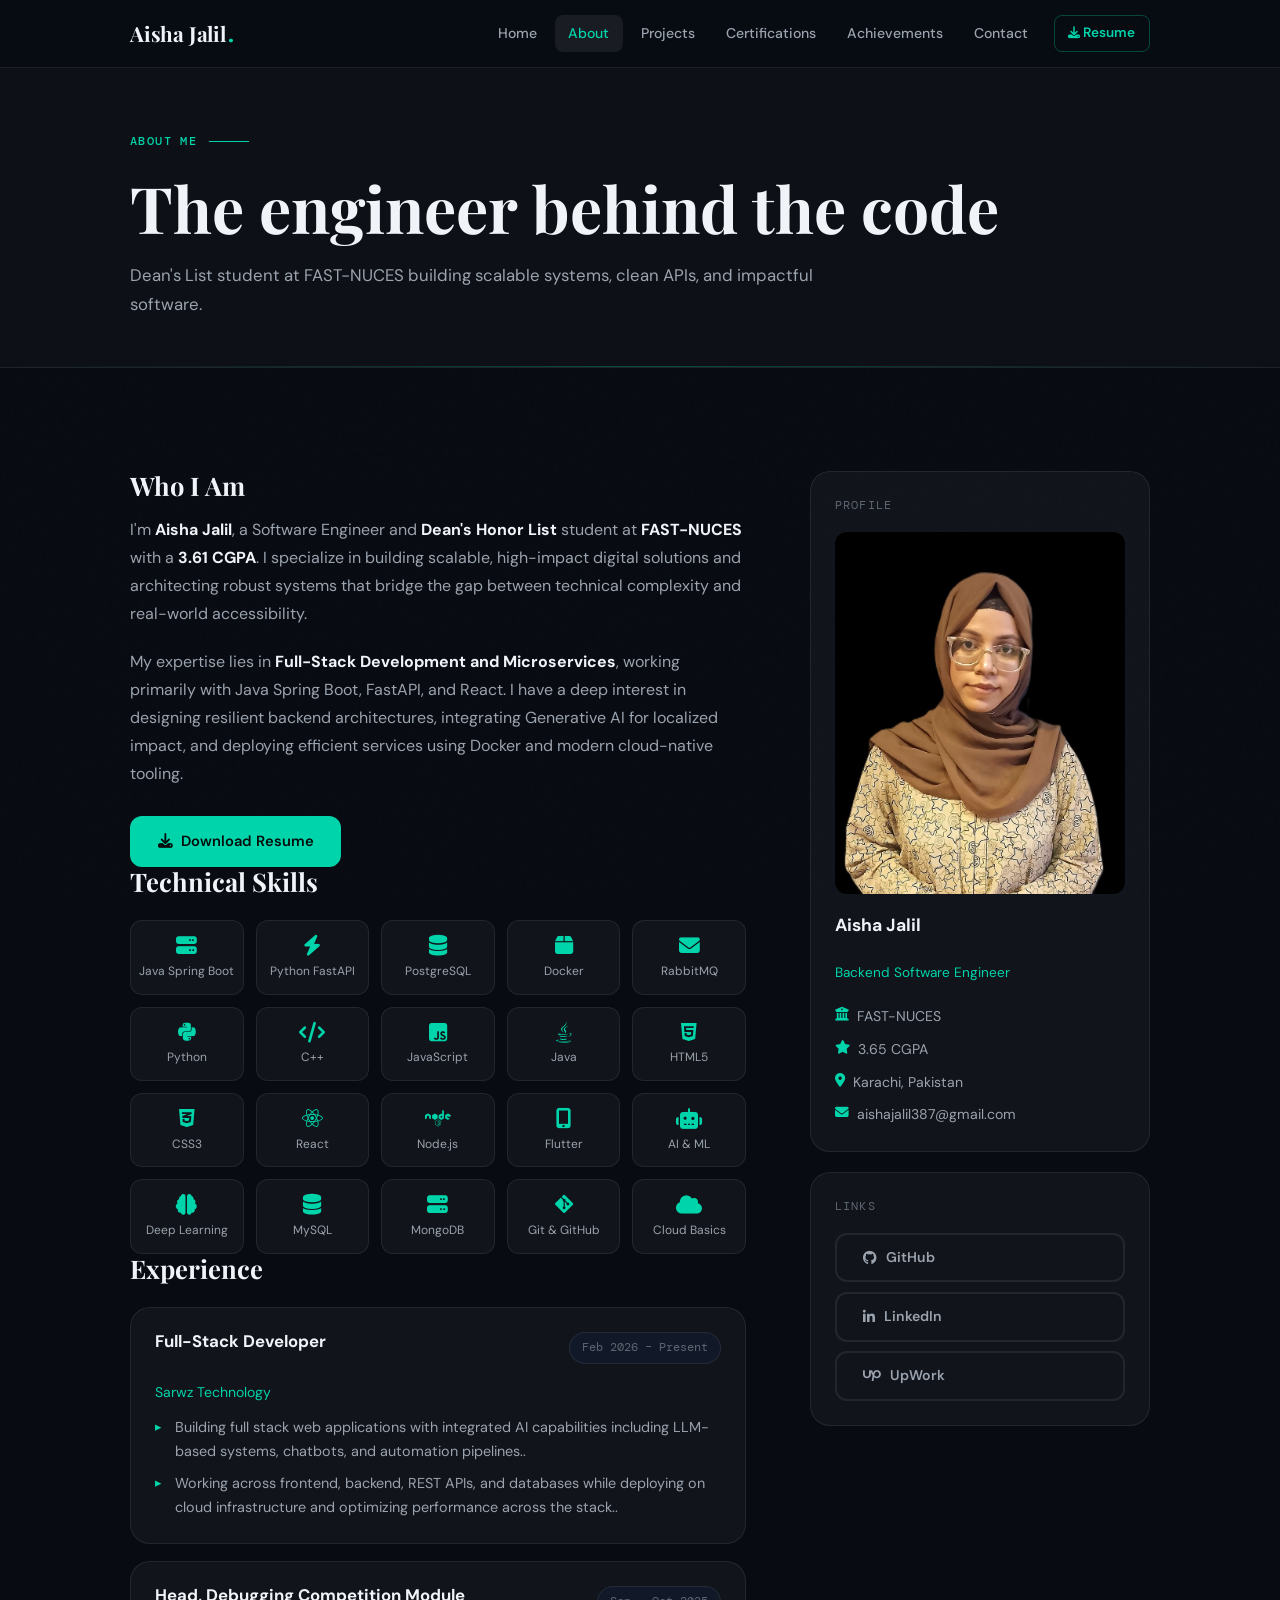
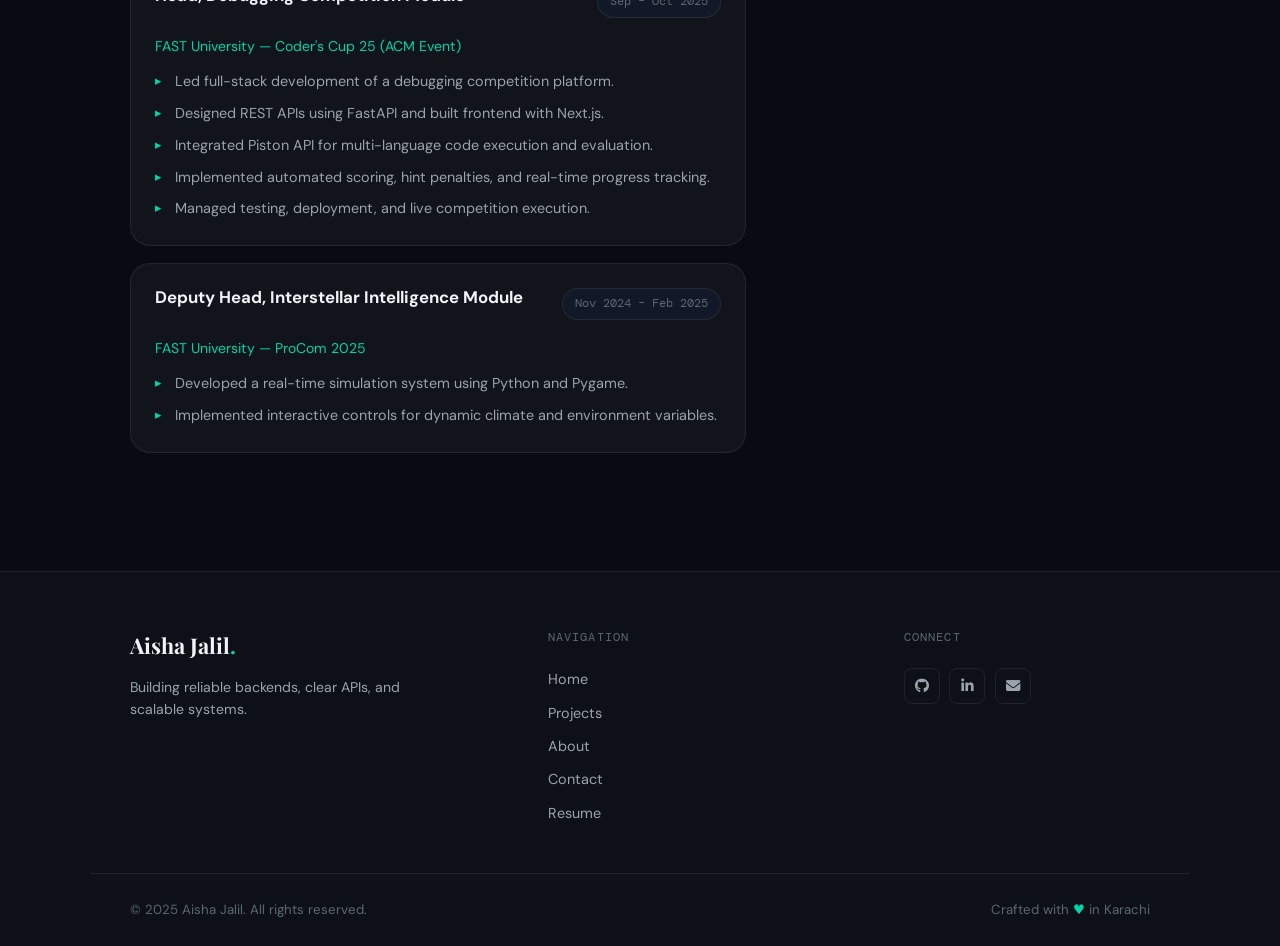
==== portfolio-redesign/pages/about.html @ dd6b841a "Initial commit: Complete version 2.0 overhaul" ====
<!doctype html>
<html lang="en">
  <head>
    <meta charset="UTF-8" />
    <meta name="viewport" content="width=device-width, initial-scale=1.0" />
    <title>About | Aisha Jalil — Backend Software Engineer</title>
    <meta
      name="description"
      content="About Aisha Jalil — backend-focused software engineer specializing in Java Spring Boot, FastAPI, PostgreSQL, and scalable systems design."
    />
    <link rel="preconnect" href="https://fonts.googleapis.com" />
    <link rel="preconnect" href="https://fonts.gstatic.com" crossorigin />
    <link
      href="https://fonts.googleapis.com/css2?family=Playfair+Display:wght@400;600;700;900&family=DM+Sans:wght@300;400;500;600;700&family=DM+Mono:wght@400;500&display=swap"
      rel="stylesheet"
    />
    <link
      rel="stylesheet"
      href="https://cdnjs.cloudflare.com/ajax/libs/font-awesome/6.5.2/css/all.min.css"
      crossorigin="anonymous"
    />
    <link rel="stylesheet" href="../css/style.css" />
  </head>
  <body>
    <header class="site-header">
      <div class="container header-inner">
        <div class="logo">
          <a href="../index.html">Aisha Jalil<span class="accent">.</span></a>
        </div>
        <button
          class="nav-toggle"
          aria-label="Toggle navigation"
          onclick="document.querySelector('.main-nav').classList.toggle('open')"
        >
          <span></span><span></span><span></span>
        </button>
        <nav class="main-nav">
          <a class="nav-item" href="../index.html">Home</a>
          <a class="nav-item active" href="about.html">About</a>
          <a class="nav-item" href="projects.html">Projects</a>
          <a class="nav-item" href="certifications.html">Certifications</a>
          <a class="nav-item" href="achievements.html">Achievements</a>
          <a class="nav-item" href="contact.html">Contact</a>
          <a
            class="nav-item nav-resume"
            href="../resume/Aisha_Jalil_Resume.pdf"
            target="_blank"
            rel="noopener"
            ><i class="fas fa-download" style="font-size: 0.75rem"></i>
            Resume</a
          >
        </nav>
      </div>
    </header>

    <!-- Page Hero -->
    <div class="page-hero">
      <div class="container">
        <div class="section-label animate-fade-up delay-1">About Me</div>
        <h1 class="animate-fade-up delay-2">The engineer behind the code</h1>
        <p class="animate-fade-up delay-3">
          Dean's List student at FAST-NUCES building scalable systems, clean
          APIs, and impactful software.
        </p>
      </div>
    </div>

    <!-- About Body -->
    <section class="about-body section-pad">
      <div class="container about-content-grid">
        <!-- Main Content -->
        <div class="about-text">
          <div class="reveal">
            <h2>Who I Am</h2>
            <p>
              I'm <strong style="color: var(--text)">Aisha Jalil</strong>, a
              Software Engineer and
              <strong style="color: var(--text)">Dean's Honor List</strong>
              student at
              <strong style="color: var(--text)">FAST-NUCES</strong> with a
              <strong style="color: var(--text)">3.61 CGPA</strong>. I
              specialize in building scalable, high-impact digital solutions and
              architecting robust systems that bridge the gap between technical
              complexity and real-world accessibility.
            </p>
            <p>
              My expertise lies in
              <strong style="color: var(--text)"
                >Full-Stack Development and Microservices</strong
              >, working primarily with Java Spring Boot, FastAPI, and React. I
              have a deep interest in designing resilient backend architectures,
              integrating Generative AI for localized impact, and deploying
              efficient services using Docker and modern cloud-native tooling.
            </p>
            <a
              href="../resume/Aisha_Jalil_Resume.pdf"
              target="_blank"
              rel="noopener"
              class="btn cta-primary about-resume-btn"
            >
              <i class="fas fa-download"></i> Download Resume
            </a>
          </div>

          <!-- Technical Skills -->
          <div class="reveal">
            <h2>Technical Skills</h2>
            <div class="skills-grid">
              <div class="skill-item">
                <i class="fas fa-server"></i><span>Java Spring Boot</span>
              </div>
              <div class="skill-item">
                <i class="fas fa-bolt"></i><span>Python FastAPI</span>
              </div>
              <div class="skill-item">
                <i class="fas fa-database"></i><span>PostgreSQL</span>
              </div>
              <div class="skill-item">
                <i class="fas fa-box"></i><span>Docker</span>
              </div>
              <div class="skill-item">
                <i class="fas fa-envelope"></i><span>RabbitMQ</span>
              </div>
              <div class="skill-item">
                <i class="fab fa-python"></i><span>Python</span>
              </div>
              <div class="skill-item">
                <i class="fas fa-code"></i><span>C++</span>
              </div>
              <div class="skill-item">
                <i class="fab fa-js-square"></i><span>JavaScript</span>
              </div>
              <div class="skill-item">
                <i class="fab fa-java"></i><span>Java</span>
              </div>
              <div class="skill-item">
                <i class="fab fa-html5"></i><span>HTML5</span>
              </div>
              <div class="skill-item">
                <i class="fab fa-css3-alt"></i><span>CSS3</span>
              </div>
              <div class="skill-item">
                <i class="fab fa-react"></i><span>React</span>
              </div>
              <div class="skill-item">
                <i class="fab fa-node"></i><span>Node.js</span>
              </div>
              <div class="skill-item">
                <i class="fas fa-mobile-alt"></i><span>Flutter</span>
              </div>
              <div class="skill-item">
                <i class="fas fa-robot"></i><span>AI &amp; ML</span>
              </div>
              <div class="skill-item">
                <i class="fas fa-brain"></i><span>Deep Learning</span>
              </div>
              <div class="skill-item">
                <i class="fas fa-database"></i><span>MySQL</span>
              </div>
              <div class="skill-item">
                <i class="fas fa-server"></i><span>MongoDB</span>
              </div>
              <div class="skill-item">
                <i class="fab fa-git-alt"></i><span>Git &amp; GitHub</span>
              </div>
              <div class="skill-item">
                <i class="fas fa-cloud"></i><span>Cloud Basics</span>
              </div>
            </div>
          </div>

          <!-- Experience -->
          <div class="reveal">
            <h2>Experience</h2>
            <div class="experience-list">
              <article class="experience-item">
                <div class="exp-header">
                  <h3>Full-Stack Developer</h3>
                  <span class="exp-badge">Feb 2026 – Present</span>
                </div>
                <p class="exp-company">Sarwz Technology</p>
                <ul class="exp-bullets">
                  <li>
                    Building full stack web applications with integrated AI
                    capabilities including LLM-based systems, chatbots, and
                    automation pipelines..
                  </li>
                  <li>
                    Working across frontend, backend, REST APIs, and databases
                    while deploying on cloud infrastructure and optimizing
                    performance across the stack..
                  </li>
                </ul>
              </article>

              <article class="experience-item">
                <div class="exp-header">
                  <h3>Head, Debugging Competition Module</h3>
                  <span class="exp-badge">Sep – Oct 2025</span>
                </div>
                <p class="exp-company">
                  FAST University — Coder's Cup 25 (ACM Event)
                </p>
                <ul class="exp-bullets">
                  <li>
                    Led full-stack development of a debugging competition
                    platform.
                  </li>
                  <li>
                    Designed REST APIs using FastAPI and built frontend with
                    Next.js.
                  </li>
                  <li>
                    Integrated Piston API for multi-language code execution and
                    evaluation.
                  </li>
                  <li>
                    Implemented automated scoring, hint penalties, and real-time
                    progress tracking.
                  </li>
                  <li>
                    Managed testing, deployment, and live competition execution.
                  </li>
                </ul>
              </article>

              <article class="experience-item">
                <div class="exp-header">
                  <h3>Deputy Head, Interstellar Intelligence Module</h3>
                  <span class="exp-badge">Nov 2024 – Feb 2025</span>
                </div>
                <p class="exp-company">FAST University — ProCom 2025</p>
                <ul class="exp-bullets">
                  <li>
                    Developed a real-time simulation system using Python and
                    Pygame.
                  </li>
                  <li>
                    Implemented interactive controls for dynamic climate and
                    environment variables.
                  </li>
                </ul>
              </article>
            </div>
          </div>
        </div>

        <!-- Sidebar -->
        <div class="about-sidebar">
          <div class="sidebar-card reveal">
            <p class="sidebar-card-title">Profile</p>
            <img
              class="sidebar-profile-img"
              src="../images/profile.jpg"
              alt="Aisha Jalil"
            />
            <p class="sidebar-name">Aisha Jalil</p>
            <p class="sidebar-role">Backend Software Engineer</p>
            <div class="sidebar-info">
              <div class="sidebar-info-item">
                <i class="fas fa-university"></i>
                <span>FAST-NUCES</span>
              </div>
              <div class="sidebar-info-item">
                <i class="fas fa-star"></i>
                <span>3.65 CGPA</span>
              </div>
              <div class="sidebar-info-item">
                <i class="fas fa-map-marker-alt"></i>
                <span>Karachi, Pakistan</span>
              </div>
              <div class="sidebar-info-item">
                <i class="fas fa-envelope"></i>
                <span>aishajalil387@gmail.com</span>
              </div>
            </div>
          </div>

          <div class="sidebar-card reveal">
            <p class="sidebar-card-title">Links</p>
            <div style="display: flex; flex-direction: column; gap: 0.6rem">
              <a
                href="https://github.com/AishaJalil"
                target="_blank"
                class="btn cta-ghost"
                style="justify-content: flex-start; gap: 0.6rem"
                ><i class="fab fa-github"></i> GitHub</a
              >
              <a
                href="https://www.linkedin.com/in/aisha-jalil"
                target="_blank"
                class="btn cta-ghost"
                style="justify-content: flex-start; gap: 0.6rem"
                ><i class="fab fa-linkedin-in"></i> LinkedIn</a
              >
              <a
                href="https://www.upwork.com/freelancers/~01e3a2f156e42651ad?viewMode=1"
                target="_blank"
                class="btn cta-ghost"
                style="justify-content: flex-start; gap: 0.6rem"
                ><i class="fab fa-upwork"></i> UpWork</a
              >
            </div>
          </div>
        </div>
      </div>
    </section>

    <!-- Footer -->
    <footer class="site-footer">
      <div class="container footer-grid">
        <div class="footer-brand">
          <a class="footer-logo" href="../index.html"
            >Aisha Jalil<span class="accent">.</span></a
          >
          <p class="footer-tagline">
            Building reliable backends, clear APIs, and scalable systems.
          </p>
        </div>
        <nav>
          <p class="footer-nav-title">Navigation</p>
          <div class="footer-nav">
            <a href="../index.html">Home</a>
            <a href="projects.html">Projects</a>
            <a href="about.html">About</a>
            <a href="contact.html">Contact</a>
            <a
              href="../resume/Aisha_Jalil_Resume.pdf"
              target="_blank"
              rel="noopener"
              >Resume</a
            >
          </div>
        </nav>
        <div>
          <p class="footer-social-title">Connect</p>
          <div class="footer-social-links">
            <a
              class="footer-social-link"
              href="https://github.com/AishaJalil"
              target="_blank"
              aria-label="GitHub"
              ><i class="fab fa-github"></i
            ></a>
            <a
              class="footer-social-link"
              href="https://www.linkedin.com/in/aisha-jalil"
              target="_blank"
              aria-label="LinkedIn"
              ><i class="fab fa-linkedin-in"></i
            ></a>
            <a
              class="footer-social-link"
              href="mailto:aishajalil387@gmail.com"
              aria-label="Email"
              ><i class="fas fa-envelope"></i
            ></a>
          </div>
        </div>
      </div>
      <div class="container footer-bottom">
        <p>&copy; 2025 Aisha Jalil. All rights reserved.</p>
        <p class="footer-bottom-right">
          Crafted with <span class="accent">♥</span> in Karachi
        </p>
      </div>
    </footer>

    <script>
      const observer = new IntersectionObserver(
        (entries) => {
          entries.forEach((el) => {
            if (el.isIntersecting) el.target.classList.add("visible");
          });
        },
        { threshold: 0.1, rootMargin: "0px 0px -40px 0px" },
      );
      document
        .querySelectorAll(".reveal")
        .forEach((el) => observer.observe(el));
    </script>
  </body>
</html>
---- portfolio-redesign/css/style.css ----
/* =========================================================
   AISHA JALIL — Professional Portfolio
   Design System: Dark editorial with emerald/teal accents
   Fonts: Playfair Display (display) + DM Sans (body)
========================================================= */

@import url('https://fonts.googleapis.com/css2?family=Playfair+Display:wght@400;600;700;900&family=DM+Sans:wght@300;400;500;600;700&family=DM+Mono:wght@400;500&display=swap');

/* =========================================================
   CSS Variables
========================================================= */
:root {
  --accent: #00d4aa;
  --accent-dim: rgba(0, 212, 170, 0.12);
  --accent-glow: rgba(0, 212, 170, 0.35);
  --accent-2: #7c3aed;
  --bg: #080b12;
  --bg-1: #0d1117;
  --bg-2: #111827;
  --bg-card: rgba(255,255,255,0.04);
  --bg-card-hover: rgba(255,255,255,0.07);
  --border: rgba(255,255,255,0.08);
  --border-accent: rgba(0, 212, 170, 0.3);
  --text: #f0f4f8;
  --text-2: #9ba3ae;
  --text-3: #5d6672;
  --white: #ffffff;
  --max-w: 1100px;
  --header-h: 68px;
  --radius: 12px;
  --radius-lg: 20px;
  --radius-pill: 999px;
  --shadow: 0 4px 24px rgba(0,0,0,0.4);
  --shadow-glow: 0 0 40px rgba(0, 212, 170, 0.2);
  --trans: 0.22s cubic-bezier(0.4, 0, 0.2, 1);
  --font-display: 'Playfair Display', Georgia, serif;
  --font-body: 'DM Sans', system-ui, sans-serif;
  --font-mono: 'DM Mono', monospace;
}

/* =========================================================
   Reset
========================================================= */
*, *::before, *::after { margin: 0; padding: 0; box-sizing: border-box; }

@media (prefers-reduced-motion: reduce) {
  *, *::before, *::after { animation-duration: 0.01ms !important; transition-duration: 0.01ms !important; }
}

html { scroll-behavior: smooth; font-size: 16px; }

body {
  font-family: var(--font-body);
  background: var(--bg);
  color: var(--text);
  line-height: 1.65;
  min-height: 100vh;
  overflow-x: hidden;
}

/* Noise grain overlay */
body::before {
  content: '';
  position: fixed;
  inset: 0;
  background-image: url("data:image/svg+xml,%3Csvg viewBox='0 0 256 256' xmlns='http://www.w3.org/2000/svg'%3E%3Cfilter id='n'%3E%3CfeTurbulence type='fractalNoise' baseFrequency='0.9' numOctaves='4' stitchTiles='stitch'/%3E%3C/filter%3E%3Crect width='100%25' height='100%25' filter='url(%23n)' opacity='0.03'/%3E%3C/svg%3E");
  pointer-events: none;
  z-index: 0;
  opacity: 0.4;
}

img { max-width: 100%; height: auto; display: block; }
a { color: var(--accent); text-decoration: none; transition: color var(--trans); }
a:hover { color: #fff; }
a:focus-visible { outline: 2px solid var(--accent); outline-offset: 3px; border-radius: 4px; }

p { font-size: 1rem; color: var(--text-2); line-height: 1.75; margin-bottom: 1.25rem; }
p:last-child { margin-bottom: 0; }

h1, h2, h3, h4 { color: var(--text); line-height: 1.15; }
h1 { font-family: var(--font-display); font-size: clamp(2.4rem, 5vw, 4rem); font-weight: 700; }
h2 { font-family: var(--font-display); font-size: clamp(1.75rem, 3vw, 2.5rem); font-weight: 700; }
h3 { font-size: 1.15rem; font-weight: 600; }

.container { max-width: var(--max-w); margin-inline: auto; padding-inline: clamp(1.25rem, 5vw, 2.5rem); }
.section-pad { padding-block: clamp(4rem, 8vw, 7rem); }

/* =========================================================
   Utility
========================================================= */
.tag {
  display: inline-flex; align-items: center; gap: 0.35rem;
  font-family: var(--font-mono); font-size: 0.72rem; font-weight: 500;
  letter-spacing: 0.08em; text-transform: uppercase;
  padding: 0.3rem 0.75rem;
  border-radius: var(--radius-pill);
  background: var(--accent-dim);
  color: var(--accent);
  border: 1px solid var(--border-accent);
}

.section-label {
  font-family: var(--font-mono); font-size: 0.72rem; font-weight: 500;
  letter-spacing: 0.12em; text-transform: uppercase; color: var(--accent);
  display: flex; align-items: center; gap: 0.75rem; margin-bottom: 1.25rem;
}
.section-label::after {
  content: ''; flex: 0 0 40px; height: 1px; background: var(--accent);
}

.section-intro {
  font-size: 1.05rem; color: var(--text-2); max-width: 56ch; line-height: 1.75;
  margin-bottom: 0;
}

.center-btn { margin-top: 3rem; text-align: center; }

/* =========================================================
   Buttons
========================================================= */
.btn {
  display: inline-flex; align-items: center; justify-content: center; gap: 0.5rem;
  padding: 0.7rem 1.6rem;
  font-family: var(--font-body); font-size: 0.92rem; font-weight: 600;
  border-radius: var(--radius);
  cursor: pointer; border: 2px solid transparent;
  transition: all var(--trans); white-space: nowrap;
  position: relative; overflow: hidden;
  text-decoration: none;
}

.cta-primary {
  background: var(--accent); color: #040d0b; border-color: var(--accent);
}
.cta-primary:hover {
  background: transparent; color: var(--accent); 
  box-shadow: var(--shadow-glow);
}

.cta-outline {
  background: transparent; color: var(--accent); border-color: var(--border-accent);
}
.cta-outline:hover {
  background: var(--accent-dim); border-color: var(--accent);
  box-shadow: var(--shadow-glow);
}

.cta-ghost {
  background: transparent; color: var(--text-2); border-color: var(--border);
  font-size: 0.88rem;
}
.cta-ghost:hover { color: var(--text); border-color: rgba(255,255,255,0.25); background: var(--bg-card-hover); }

/* =========================================================
   Header / Nav
========================================================= */
.site-header {
  position: fixed; top: 0; left: 0; right: 0; z-index: 200;
  height: var(--header-h);
  background: rgba(8, 11, 18, 0.85);
  backdrop-filter: blur(20px) saturate(150%);
  border-bottom: 1px solid var(--border);
  display: flex; align-items: center;
}

.header-inner {
  display: flex; align-items: center; justify-content: space-between; width: 100%;
}

.logo a {
  font-family: var(--font-display); font-size: 1.3rem; font-weight: 700;
  color: var(--text); letter-spacing: -0.01em;
  display: flex; align-items: center; gap: 0.15rem;
}
.logo a .accent { color: var(--accent); font-weight: 900; }

.main-nav { display: flex; align-items: center; gap: 0.25rem; }

.nav-item {
  font-size: 0.88rem; font-weight: 500; color: var(--text-2);
  padding: 0.45rem 0.85rem; border-radius: 8px;
  transition: color var(--trans), background var(--trans);
  position: relative;
}
.nav-item:hover, .nav-item.active { color: var(--text); background: var(--bg-card-hover); }
.nav-item.active { color: var(--accent) !important; }

.nav-resume {
  margin-left: 0.5rem; font-size: 0.85rem; font-weight: 600;
  color: var(--accent) !important; border: 1px solid var(--border-accent);
  border-radius: 8px; padding: 0.4rem 0.85rem;
  transition: all var(--trans);
}
.nav-resume:hover { background: var(--accent-dim); }

/* Mobile toggle */
.nav-toggle { display: none; background: none; border: none; cursor: pointer; padding: 6px; }
.nav-toggle span {
  display: block; width: 22px; height: 2px; background: var(--text);
  border-radius: 2px; margin: 5px 0; transition: all var(--trans);
}

@media (max-width: 860px) {
  .nav-toggle { display: block; }
  .main-nav {
    position: fixed; top: var(--header-h); left: 0; right: 0;
    background: var(--bg-1); border-bottom: 1px solid var(--border);
    flex-direction: column; align-items: flex-start; gap: 0;
    padding: 1rem 1.5rem 1.5rem;
    transform: translateY(-110%); opacity: 0; pointer-events: none;
    transition: all 0.3s ease;
  }
  .main-nav.open { transform: translateY(0); opacity: 1; pointer-events: auto; }
  .nav-item { width: 100%; padding: 0.75rem 0.5rem; border-radius: 0; border-bottom: 1px solid var(--border); }
  .nav-resume { margin-left: 0; margin-top: 0.75rem; width: 100%; text-align: center; }
}

/* =========================================================
   Hero
========================================================= */
.hero {
  min-height: 100vh; display: flex; align-items: center;
  padding-top: calc(var(--header-h) + 2rem);
  padding-bottom: 4rem;
  position: relative; overflow: hidden;
}

/* Gradient mesh background */
.hero::before {
  content: '';
  position: absolute; inset: 0;
  background:
    radial-gradient(ellipse 60% 50% at 75% 40%, rgba(0,212,170,0.07) 0%, transparent 70%),
    radial-gradient(ellipse 40% 60% at 15% 60%, rgba(124,58,237,0.06) 0%, transparent 70%);
  pointer-events: none;
}

/* Decorative grid lines */
.hero::after {
  content: '';
  position: absolute; inset: 0;
  background-image:
    linear-gradient(rgba(255,255,255,0.015) 1px, transparent 1px),
    linear-gradient(90deg, rgba(255,255,255,0.015) 1px, transparent 1px);
  background-size: 60px 60px;
  pointer-events: none;
  mask-image: radial-gradient(ellipse 80% 80% at 50% 50%, black 20%, transparent 100%);
}

.hero-inner {
  position: relative; z-index: 1;
  display: grid; grid-template-columns: 1fr auto;
  align-items: center; gap: 4rem;
}

.hero-badge {
  display: inline-flex; align-items: center; gap: 0.6rem;
  background: var(--accent-dim); border: 1px solid var(--border-accent);
  border-radius: var(--radius-pill); padding: 0.4rem 1rem 0.4rem 0.5rem;
  margin-bottom: 1.75rem;
}
.hero-badge .dot {
  width: 8px; height: 8px; border-radius: 50%; background: var(--accent);
  animation: pulse-dot 2s ease-in-out infinite;
}
.hero-badge span { font-size: 0.8rem; font-weight: 500; color: var(--accent); }

@keyframes pulse-dot {
  0%, 100% { opacity: 1; transform: scale(1); }
  50% { opacity: 0.6; transform: scale(0.85); }
}

.hero-title { margin-bottom: 0.5rem; }
.hero-title em {
  font-style: normal; color: var(--accent);
  position: relative; display: inline-block;
}
.hero-title em::after {
  content: ''; position: absolute; bottom: 4px; left: 0; right: 0;
  height: 3px; background: var(--accent); opacity: 0.3; border-radius: 2px;
}

.hero-subtitle {
  font-size: clamp(1rem, 2vw, 1.15rem); color: var(--text-2);
  font-weight: 400; margin-bottom: 1.5rem;
  font-family: var(--font-mono); letter-spacing: -0.01em;
}
.hero-subtitle strong { color: var(--text); font-weight: 600; }

.hero-desc { max-width: 52ch; margin-bottom: 2.5rem; }

.hero-actions { display: flex; gap: 0.85rem; flex-wrap: wrap; margin-bottom: 3rem; }

.hero-social { display: flex; gap: 0.75rem; }
.social-link {
  width: 38px; height: 38px; border-radius: 10px;
  border: 1px solid var(--border);
  display: flex; align-items: center; justify-content: center;
  color: var(--text-2); font-size: 0.95rem;
  transition: all var(--trans);
}
.social-link:hover {
  color: var(--accent); border-color: var(--border-accent);
  background: var(--accent-dim);
  transform: translateY(-2px);
}

/* Hero stats card */
.hero-card {
  background: var(--bg-card);
  border: 1px solid var(--border);
  border-radius: var(--radius-lg);
  padding: 1.75rem;
  min-width: 200px;
  backdrop-filter: blur(8px);
}
.hero-card-title {
  font-size: 0.75rem; font-family: var(--font-mono);
  letter-spacing: 0.1em; text-transform: uppercase;
  color: var(--text-3); margin-bottom: 1.25rem;
}
.stat-item { margin-bottom: 1.25rem; }
.stat-item:last-child { margin-bottom: 0; }
.stat-num {
  font-family: var(--font-display); font-size: 2rem; font-weight: 700;
  color: var(--accent); line-height: 1;
}
.stat-label { font-size: 0.8rem; color: var(--text-3); margin-top: 0.2rem; }
.stat-divider { height: 1px; background: var(--border); margin-bottom: 1.25rem; }

/* Scroll indicator */
.scroll-indicator {
  position: absolute; bottom: 2rem; left: 50%; transform: translateX(-50%);
  display: flex; flex-direction: column; align-items: center; gap: 0.5rem;
  opacity: 0.4; z-index: 1;
  animation: bounce-down 2.5s ease-in-out infinite;
}
.scroll-indicator span { font-size: 0.7rem; font-family: var(--font-mono); color: var(--text-3); letter-spacing: 0.1em; }
.scroll-arrow { width: 20px; height: 20px; border-right: 2px solid var(--text-3); border-bottom: 2px solid var(--text-3); transform: rotate(45deg); }
@keyframes bounce-down { 0%,100%{transform:translateX(-50%) translateY(0)} 50%{transform:translateX(-50%) translateY(8px)} }

@media (max-width: 768px) {
  .hero-inner { grid-template-columns: 1fr; gap: 2.5rem; }
  .hero-card { display: flex; flex-wrap: wrap; gap: 1.5rem; padding: 1.25rem; min-width: 0; }
  .stat-item { margin-bottom: 0; }
  .stat-divider { display: none; }
  .hero-card-title { width: 100%; margin-bottom: 0; }
  .hero-social { flex-wrap: wrap; }
}

/* =========================================================
   About Preview
========================================================= */
.about-preview { background: var(--bg-1); position: relative; }
.about-preview::before {
  content: ''; position: absolute; top: 0; left: 0; right: 0; height: 1px;
  background: linear-gradient(90deg, transparent, var(--border-accent), transparent);
}

.about-preview-grid {
  display: grid; grid-template-columns: 1fr 1fr;
  gap: clamp(2rem, 6vw, 5rem); align-items: center;
}

.about-preview-content h2 { margin-bottom: 1.25rem; }
.about-preview-content p { font-size: 1.05rem; line-height: 1.8; }

.about-tags { display: flex; flex-wrap: wrap; gap: 0.5rem; margin: 1.5rem 0 2rem; }

.about-preview-visual {
  position: relative; display: flex; justify-content: center; align-items: center;
}
.profile-frame {
  position: relative; width: 280px; height: 340px;
  border-radius: var(--radius-lg);
  background: linear-gradient(135deg, var(--bg-2), var(--bg-card));
  border: 1px solid var(--border);
  overflow: hidden;
  box-shadow: var(--shadow), 0 0 80px rgba(0,212,170,0.06);
}
.profile-frame img {
  width: 100%; height: 100%; object-fit: cover; object-position: top center;
}
.profile-frame::after {
  content: ''; position: absolute; inset: 0;
  background: linear-gradient(to bottom, transparent 60%, rgba(8,11,18,0.6) 100%);
}
.profile-accent {
  position: absolute; bottom: -12px; right: -12px;
  width: 80px; height: 80px; border-radius: 50%;
  border: 2px solid var(--accent); background: var(--bg);
  display: flex; align-items: center; justify-content: center;
  font-family: var(--font-display); font-size: 0.7rem; font-weight: 700;
  color: var(--accent); text-align: center; line-height: 1.3;
}

@media (max-width: 768px) {
  .about-preview-grid { grid-template-columns: 1fr; }
  .about-preview-visual { order: -1; }
  .profile-frame { width: 220px; height: 270px; }
}

/* =========================================================
   Featured Projects
========================================================= */
.featured { background: var(--bg); }
.featured-header {
  display: flex; justify-content: space-between; align-items: flex-end;
  gap: 2rem; margin-bottom: 3rem; flex-wrap: wrap;
}

.projects-grid {
  display: grid;
  grid-template-columns: repeat(auto-fit, minmax(min(100%, 320px), 1fr));
  gap: 1.5rem;
}

.project-card {
  background: var(--bg-card);
  border: 1px solid var(--border);
  border-radius: var(--radius-lg); overflow: hidden;
  transition: all var(--trans);
  display: flex; flex-direction: column;
  position: relative;
}
.project-card::before {
  content: ''; position: absolute; inset: 0;
  border-radius: var(--radius-lg); opacity: 0;
  box-shadow: inset 0 0 0 1px var(--accent);
  transition: opacity var(--trans);
}
.project-card:hover { transform: translateY(-4px); background: var(--bg-card-hover); }
.project-card:hover::before { opacity: 1; }

.project-card-top {
  height: 8px;
  background: linear-gradient(90deg, var(--accent), rgba(124,58,237,0.6));
}

.project-card-content { padding: 1.75rem; flex: 1; display: flex; flex-direction: column; }
.project-number {
  font-family: var(--font-mono); font-size: 0.7rem; color: var(--text-3);
  letter-spacing: 0.1em; margin-bottom: 0.75rem;
}
.project-card-content h3 {
  font-size: 1.15rem; font-weight: 700; color: var(--text);
  margin-bottom: 0.75rem;
}
.project-card-content p {
  font-size: 0.93rem; color: var(--text-2); flex: 1; margin-bottom: 1.5rem;
}
.project-card-footer {
  display: flex; align-items: center; justify-content: space-between;
  border-top: 1px solid var(--border); padding-top: 1rem;
}
.project-link {
  font-size: 0.85rem; font-weight: 600; color: var(--accent);
  display: flex; align-items: center; gap: 0.4rem;
  transition: gap var(--trans);
}
.project-link:hover { color: var(--accent); gap: 0.7rem; }
.project-link i { font-size: 0.75rem; }

/* =========================================================
   Services / What I Do
========================================================= */
.services { background: var(--bg-1); position: relative; }

.services-header { margin-bottom: 3.5rem; }
.services-header h2 { margin-bottom: 1rem; }

.services-grid {
  display: grid;
  grid-template-columns: repeat(auto-fit, minmax(min(100%, 230px), 1fr));
  gap: 1.25rem;
}

.service-card {
  background: var(--bg-card); border: 1px solid var(--border);
  border-radius: var(--radius-lg); padding: 1.75rem;
  transition: all var(--trans);
  position: relative; overflow: hidden;
}
.service-card::after {
  content: ''; position: absolute; bottom: 0; left: 0; right: 0;
  height: 2px; background: var(--accent);
  transform: scaleX(0); transition: transform var(--trans); transform-origin: left;
}
.service-card:hover { background: var(--bg-card-hover); transform: translateY(-3px); }
.service-card:hover::after { transform: scaleX(1); }

.service-icon {
  width: 44px; height: 44px; border-radius: 10px;
  background: var(--accent-dim); border: 1px solid var(--border-accent);
  display: flex; align-items: center; justify-content: center;
  font-size: 1.1rem; color: var(--accent); margin-bottom: 1.25rem;
}
.service-card h3 { font-size: 1rem; margin-bottom: 0.6rem; color: var(--text); }
.service-card p { font-size: 0.88rem; color: var(--text-2); margin-bottom: 0; line-height: 1.6; }

/* =========================================================
   Certifications (Home)
========================================================= */
.certifications { background: var(--bg); }

.certifications-grid {
  display: grid;
  grid-template-columns: repeat(auto-fit, minmax(min(100%, 280px), 1fr));
  gap: 1.25rem;
  margin-top: 3rem;
}

.cert-card {
  background: var(--bg-card); border: 1px solid var(--border);
  border-radius: var(--radius-lg); padding: 1.75rem; text-align: center;
  transition: all var(--trans);
}
.cert-card:hover { background: var(--bg-card-hover); border-color: var(--border-accent); transform: translateY(-3px); }
.cert-card i { font-size: 1.75rem; color: var(--accent); margin-bottom: 1rem; display: block; }
.cert-card h3 { font-size: 1rem; color: var(--text); margin-bottom: 0.5rem; }
.cert-card p { font-size: 0.88rem; color: var(--text-2); margin-bottom: 0; }

/* =========================================================
   Achievements (Home)
========================================================= */
.achievements { background: var(--bg-1); }

.achievements-grid {
  display: grid;
  grid-template-columns: repeat(auto-fit, minmax(min(100%, 260px), 1fr));
  gap: 1.25rem; margin-top: 3rem;
}
.achievements-grid--home { max-width: 900px; margin-inline: auto; }

.ach-card {
  background: var(--bg-card); border: 1px solid var(--border);
  border-radius: var(--radius-lg); padding: 1.75rem;
  text-align: center; transition: all var(--trans);
  display: flex; flex-direction: column; align-items: center;
}
.ach-card:hover { background: var(--bg-card-hover); border-color: var(--border-accent); transform: translateY(-3px); }
.ach-icon {
  width: 52px; height: 52px; border-radius: 50%;
  background: var(--accent-dim); border: 1px solid var(--border-accent);
  display: flex; align-items: center; justify-content: center;
  font-size: 1.25rem; color: var(--accent); margin-bottom: 1rem;
}
.ach-card h3 { font-size: 1rem; color: var(--text); margin-bottom: 0.5rem; }
.ach-card p { font-size: 0.88rem; color: var(--text-2); margin-bottom: 0; }

/* =========================================================
   CTA Banner
========================================================= */
.cta-banner {
  background: linear-gradient(135deg, rgba(0,212,170,0.1) 0%, rgba(124,58,237,0.1) 100%);
  border-top: 1px solid var(--border-accent); border-bottom: 1px solid var(--border-accent);
  padding: 5rem 0; text-align: center; position: relative; overflow: hidden;
}
.cta-banner::before {
  content: ''; position: absolute; inset: 0;
  background: radial-gradient(ellipse 60% 80% at 50% 50%, rgba(0,212,170,0.05) 0%, transparent 70%);
}
.cta-banner-inner { position: relative; z-index: 1; }
.cta-banner h2 { margin-bottom: 0.75rem; }
.cta-banner p { color: var(--text-2); margin-bottom: 2rem; font-size: 1.05rem; }
.cta-banner .cta-primary { font-size: 1rem; padding: 0.875rem 2rem; }

/* =========================================================
   Footer
========================================================= */
.site-footer {
  background: var(--bg-1);
  border-top: 1px solid var(--border);
  padding-top: 3.5rem; padding-bottom: 1.5rem;
}

.footer-grid {
  display: grid;
  grid-template-columns: 1.2fr 1fr 0.8fr;
  gap: 3rem; margin-bottom: 3rem;
}

.footer-logo {
  font-family: var(--font-display); font-size: 1.35rem; font-weight: 700;
  color: var(--text); display: block; margin-bottom: 0.75rem;
}
.footer-logo .accent { color: var(--accent); }
.footer-tagline { font-size: 0.88rem; color: var(--text-2); line-height: 1.6; max-width: 28ch; }

.footer-nav-title, .footer-social-title {
  font-size: 0.72rem; font-family: var(--font-mono);
  letter-spacing: 0.1em; text-transform: uppercase; color: var(--text-3);
  margin-bottom: 1.25rem;
}

.footer-nav { display: flex; flex-direction: column; gap: 0.6rem; }
.footer-nav a { font-size: 0.9rem; color: var(--text-2); transition: color var(--trans); }
.footer-nav a:hover { color: var(--accent); }

.footer-social-links { display: flex; gap: 0.6rem; }
.footer-social-link {
  width: 36px; height: 36px; border-radius: 8px; border: 1px solid var(--border);
  display: flex; align-items: center; justify-content: center;
  color: var(--text-2); font-size: 0.9rem; transition: all var(--trans);
}
.footer-social-link:hover { color: var(--accent); border-color: var(--border-accent); background: var(--accent-dim); }

.footer-bottom {
  border-top: 1px solid var(--border); padding-top: 1.5rem;
  display: flex; justify-content: space-between; align-items: center;
  flex-wrap: wrap; gap: 1rem;
}
.footer-bottom p { font-size: 0.83rem; color: var(--text-3); margin-bottom: 0; }
.footer-bottom-right { font-size: 0.83rem; color: var(--text-3); }
.footer-bottom-right .accent { color: var(--accent); }

@media (max-width: 768px) {
  .footer-grid { grid-template-columns: 1fr 1fr; gap: 2rem; }
  .footer-bottom { flex-direction: column; align-items: center; text-align: center; }
}
@media (max-width: 540px) {
  .footer-grid { grid-template-columns: 1fr; }
}

/* =========================================================
   About Page
========================================================= */
.page-hero {
  padding-top: calc(var(--header-h) + 4rem); padding-bottom: 3rem;
  background: var(--bg-1); position: relative;
  border-bottom: 1px solid var(--border);
}
.page-hero::after {
  content: ''; position: absolute; bottom: 0; left: 0; right: 0; height: 1px;
  background: linear-gradient(90deg, transparent, var(--border-accent), transparent);
}
.page-hero h1 { margin-bottom: 1rem; }
.page-hero p { max-width: 60ch; font-size: 1.05rem; }

.about-body { background: var(--bg); }
.about-content-grid {
  display: grid; grid-template-columns: 1fr 340px;
  gap: clamp(2rem, 5vw, 4rem); align-items: start;
}

.about-text h2 { font-size: 1.6rem; margin-bottom: 1rem; margin-top: 2.5rem; }
.about-text h2:first-child { margin-top: 0; }

.about-sidebar { position: sticky; top: calc(var(--header-h) + 2rem); }
.sidebar-card {
  background: var(--bg-card); border: 1px solid var(--border);
  border-radius: var(--radius-lg); padding: 1.5rem; margin-bottom: 1.25rem;
}
.sidebar-card-title {
  font-size: 0.72rem; font-family: var(--font-mono);
  letter-spacing: 0.1em; text-transform: uppercase; color: var(--text-3);
  margin-bottom: 1rem;
}
.sidebar-profile-img {
  width: 100%; border-radius: var(--radius); margin-bottom: 1rem;
  aspect-ratio: 4/5; object-fit: cover; object-position: top;
}
.sidebar-name { font-size: 1.1rem; font-weight: 700; color: var(--text); }
.sidebar-role { font-size: 0.85rem; color: var(--accent); margin-top: 0.2rem; }
.sidebar-info { margin-top: 1rem; display: flex; flex-direction: column; gap: 0.6rem; }
.sidebar-info-item { display: flex; gap: 0.5rem; align-items: flex-start; }
.sidebar-info-item i { color: var(--accent); font-size: 0.85rem; margin-top: 3px; flex-shrink: 0; }
.sidebar-info-item span { font-size: 0.88rem; color: var(--text-2); }

/* Skills grid */
.skills-grid {
  display: grid;
  grid-template-columns: repeat(auto-fill, minmax(100px, 1fr));
  gap: 0.75rem; margin-top: 1.5rem;
}
.skill-item {
  background: var(--bg-card); border: 1px solid var(--border);
  border-radius: var(--radius); padding: 0.875rem 0.5rem;
  text-align: center; transition: all var(--trans);
  display: flex; flex-direction: column; align-items: center; gap: 0.5rem;
}
.skill-item:hover { border-color: var(--border-accent); background: var(--accent-dim); }
.skill-item i { font-size: 1.3rem; color: var(--accent); }
.skill-item span { font-size: 0.75rem; color: var(--text-2); line-height: 1.3; }

/* Experience */
.experience-list { display: flex; flex-direction: column; gap: 1px; margin-top: 1.5rem; }
.experience-item {
  background: var(--bg-card); border: 1px solid var(--border);
  border-radius: var(--radius-lg); padding: 1.5rem; margin-bottom: 1rem;
  transition: border-color var(--trans);
}
.experience-item:hover { border-color: var(--border-accent); }
.exp-header { display: flex; justify-content: space-between; align-items: flex-start; gap: 1rem; margin-bottom: 1rem; flex-wrap: wrap; }
.exp-header h3 { font-size: 1.05rem; font-weight: 700; color: var(--text); margin: 0; }
.exp-badge {
  font-size: 0.75rem; font-family: var(--font-mono); color: var(--text-3);
  background: var(--bg-2); border: 1px solid var(--border);
  border-radius: var(--radius-pill); padding: 0.3rem 0.75rem; white-space: nowrap;
}
.exp-company { font-size: 0.88rem; color: var(--accent); margin-bottom: 0.75rem; }
.exp-bullets { list-style: none; padding: 0; display: flex; flex-direction: column; gap: 0.5rem; }
.exp-bullets li {
  font-size: 0.9rem; color: var(--text-2); padding-left: 1.25rem; position: relative;
}
.exp-bullets li::before {
  content: '▸'; position: absolute; left: 0; color: var(--accent); font-size: 0.8rem;
}

.about-resume-btn { margin-top: 0.5rem; }

@media (max-width: 900px) {
  .about-content-grid { grid-template-columns: 1fr; }
  .about-sidebar { position: static; display: grid; grid-template-columns: 1fr 1fr; gap: 1rem; }
  .sidebar-card { margin-bottom: 0; }
}
@media (max-width: 540px) {
  .about-sidebar { grid-template-columns: 1fr; }
}

/* =========================================================
   Projects Page
========================================================= */
.projects-body { background: var(--bg); }

.projects-page-grid {
  display: grid;
  grid-template-columns: repeat(3, 1fr);
  gap: 1.5rem;
}

@media (max-width: 900px) {
  .projects-page-grid { grid-template-columns: repeat(2, 1fr); }
}
@media (max-width: 580px) {
  .projects-page-grid { grid-template-columns: 1fr; }
}

.project-detail-card {
  background: var(--bg-card); border: 1px solid var(--border);
  border-radius: var(--radius-lg); overflow: hidden;
  transition: all var(--trans); display: flex; flex-direction: column;
}
.project-detail-card:hover { transform: translateY(-4px); border-color: var(--border-accent); box-shadow: var(--shadow), 0 0 30px rgba(0,212,170,0.05); }

.card-img-wrap { aspect-ratio: 16/10; overflow: hidden; background: var(--bg-2); }
.card-img { width: 100%; height: 100%; object-fit: cover; transition: transform 0.5s ease; }
.project-detail-card:hover .card-img { transform: scale(1.04); }

.project-detail-content { padding: 1.5rem; flex: 1; display: flex; flex-direction: column; }
.project-detail-content h2 {
  font-size: 1.1rem; font-weight: 700; color: var(--text); margin-bottom: 0.75rem;
  font-family: var(--font-body);
}
.project-detail-content p {
  font-size: 0.9rem; color: var(--text-2); flex: 1; line-height: 1.7; margin-bottom: 1.25rem;
}

.project-tech {
  list-style: none; padding: 0; display: flex; flex-wrap: wrap; gap: 0.4rem; margin-bottom: 1.25rem;
}
.project-tech li {
  font-size: 0.72rem; font-family: var(--font-mono);
  background: var(--bg-2); border: 1px solid var(--border);
  border-radius: var(--radius-pill); padding: 0.25rem 0.6rem; color: var(--text-3);
}

.project-actions { display: flex; gap: 0.6rem; flex-wrap: wrap; }
.project-actions .btn { font-size: 0.82rem; padding: 0.5rem 1rem; }

/* =========================================================
   Certifications Page
========================================================= */
.certifications-page-grid {
  display: grid;
  grid-template-columns: repeat(auto-fit, minmax(min(100%, 260px), 1fr));
  gap: 1.5rem; margin-top: 3rem;
}
.cert-page-card {
  background: var(--bg-card); border: 1px solid var(--border);
  border-radius: var(--radius-lg); overflow: hidden;
  transition: all var(--trans);
}
.cert-page-card:hover { border-color: var(--border-accent); transform: translateY(-3px); }
.cert-page-card img { width: 100%; aspect-ratio: 4/3; object-fit: cover; }
.cert-page-content { padding: 1.25rem; }
.cert-page-content h3 { font-size: 0.98rem; color: var(--text); margin-bottom: 0.4rem; }
.cert-page-content p { font-size: 0.85rem; color: var(--text-2); margin-bottom: 0; }

/* =========================================================
   Achievements Page
========================================================= */
.achievements-page-grid {
  display: grid;
  grid-template-columns: repeat(auto-fit, minmax(min(100%, 280px), 1fr));
  gap: 1.5rem; margin-top: 3rem;
}
.ach-page-card {
  background: var(--bg-card); border: 1px solid var(--border);
  border-radius: var(--radius-lg); overflow: hidden;
  transition: all var(--trans); text-align: center;
}
.ach-page-card:hover { border-color: var(--border-accent); transform: translateY(-3px); }
.ach-page-card img { width: 100%; aspect-ratio: 4/3; object-fit: cover; }
.ach-page-content { padding: 1.5rem; }
.ach-page-content h3 { font-size: 1rem; color: var(--text); margin-bottom: 0.5rem; }
.ach-page-content p { font-size: 0.88rem; color: var(--text-2); margin-bottom: 0; }

/* =========================================================
   Contact Page
========================================================= */
.contact-body { background: var(--bg); }
.contact-grid {
  display: grid; grid-template-columns: 1fr 1fr;
  gap: clamp(2rem, 5vw, 4rem); align-items: start;
}

.contact-info { padding-top: 0.5rem; }
.contact-info h2 { margin-bottom: 1rem; }
.contact-info-items { margin: 2rem 0; display: flex; flex-direction: column; gap: 1.25rem; }
.contact-info-item {
  display: flex; gap: 1rem; align-items: flex-start;
}
.contact-info-icon {
  width: 40px; height: 40px; border-radius: 10px; flex-shrink: 0;
  background: var(--accent-dim); border: 1px solid var(--border-accent);
  display: flex; align-items: center; justify-content: center;
  color: var(--accent); font-size: 0.95rem;
}
.contact-info-text strong { display: block; font-size: 0.82rem; color: var(--text-3); font-family: var(--font-mono); letter-spacing: 0.06em; text-transform: uppercase; margin-bottom: 0.2rem; }
.contact-info-text a, .contact-info-text span { font-size: 0.95rem; color: var(--text-2); transition: color var(--trans); }
.contact-info-text a:hover { color: var(--accent); }

.contact-social { display: flex; gap: 0.75rem; margin-top: 2rem; }

.contact-form-wrap {
  background: var(--bg-card); border: 1px solid var(--border);
  border-radius: var(--radius-lg); padding: 2rem;
}
.contact-form-title { font-size: 1.15rem; font-weight: 700; color: var(--text); margin-bottom: 1.5rem; }

.form-group { margin-bottom: 1.25rem; }
.form-group label {
  display: block; font-size: 0.82rem; font-weight: 600;
  color: var(--text-2); margin-bottom: 0.5rem;
  letter-spacing: 0.02em;
}
.form-group input, .form-group textarea {
  width: 100%; padding: 0.75rem 1rem; font-size: 0.93rem;
  color: var(--text); background: var(--bg-2);
  border: 1px solid var(--border); border-radius: var(--radius);
  font-family: var(--font-body); transition: border-color var(--trans), box-shadow var(--trans);
}
.form-group input:focus, .form-group textarea:focus {
  outline: none; border-color: var(--accent);
  box-shadow: 0 0 0 3px rgba(0,212,170,0.1);
}
.form-group textarea { min-height: 130px; resize: vertical; }
.contact-form-wrap .btn { width: 100%; margin-top: 0.5rem; justify-content: center; font-size: 0.95rem; padding: 0.85rem; }

@media (max-width: 768px) {
  .contact-grid { grid-template-columns: 1fr; }
}

/* =========================================================
   Animations
========================================================= */
@keyframes fadeInUp {
  from { opacity: 0; transform: translateY(28px); }
  to { opacity: 1; transform: translateY(0); }
}
@keyframes fadeIn {
  from { opacity: 0; }
  to { opacity: 1; }
}

.animate-fade-up {
  opacity: 0;
  animation: fadeInUp 0.7s cubic-bezier(0.16, 1, 0.3, 1) forwards;
}
.delay-1 { animation-delay: 0.1s; }
.delay-2 { animation-delay: 0.2s; }
.delay-3 { animation-delay: 0.3s; }
.delay-4 { animation-delay: 0.45s; }
.delay-5 { animation-delay: 0.6s; }

/* Intersection observer reveal */
.reveal {
  opacity: 0; transform: translateY(24px);
  transition: opacity 0.65s cubic-bezier(0.16,1,0.3,1), transform 0.65s cubic-bezier(0.16,1,0.3,1);
}
.reveal.visible { opacity: 1; transform: translateY(0); }

/* =========================================================
   Misc
========================================================= */
.alt-bg { background: var(--bg-1); }

/* Skills list (about page inline) */
.skills-list { display: flex; flex-wrap: wrap; gap: 0.5rem; margin-top: 1rem; }
.skill-tag {
  font-size: 0.8rem; font-family: var(--font-mono);
  padding: 0.3rem 0.75rem; border-radius: var(--radius-pill);
  background: var(--accent-dim); border: 1px solid var(--border-accent); color: var(--accent);
}
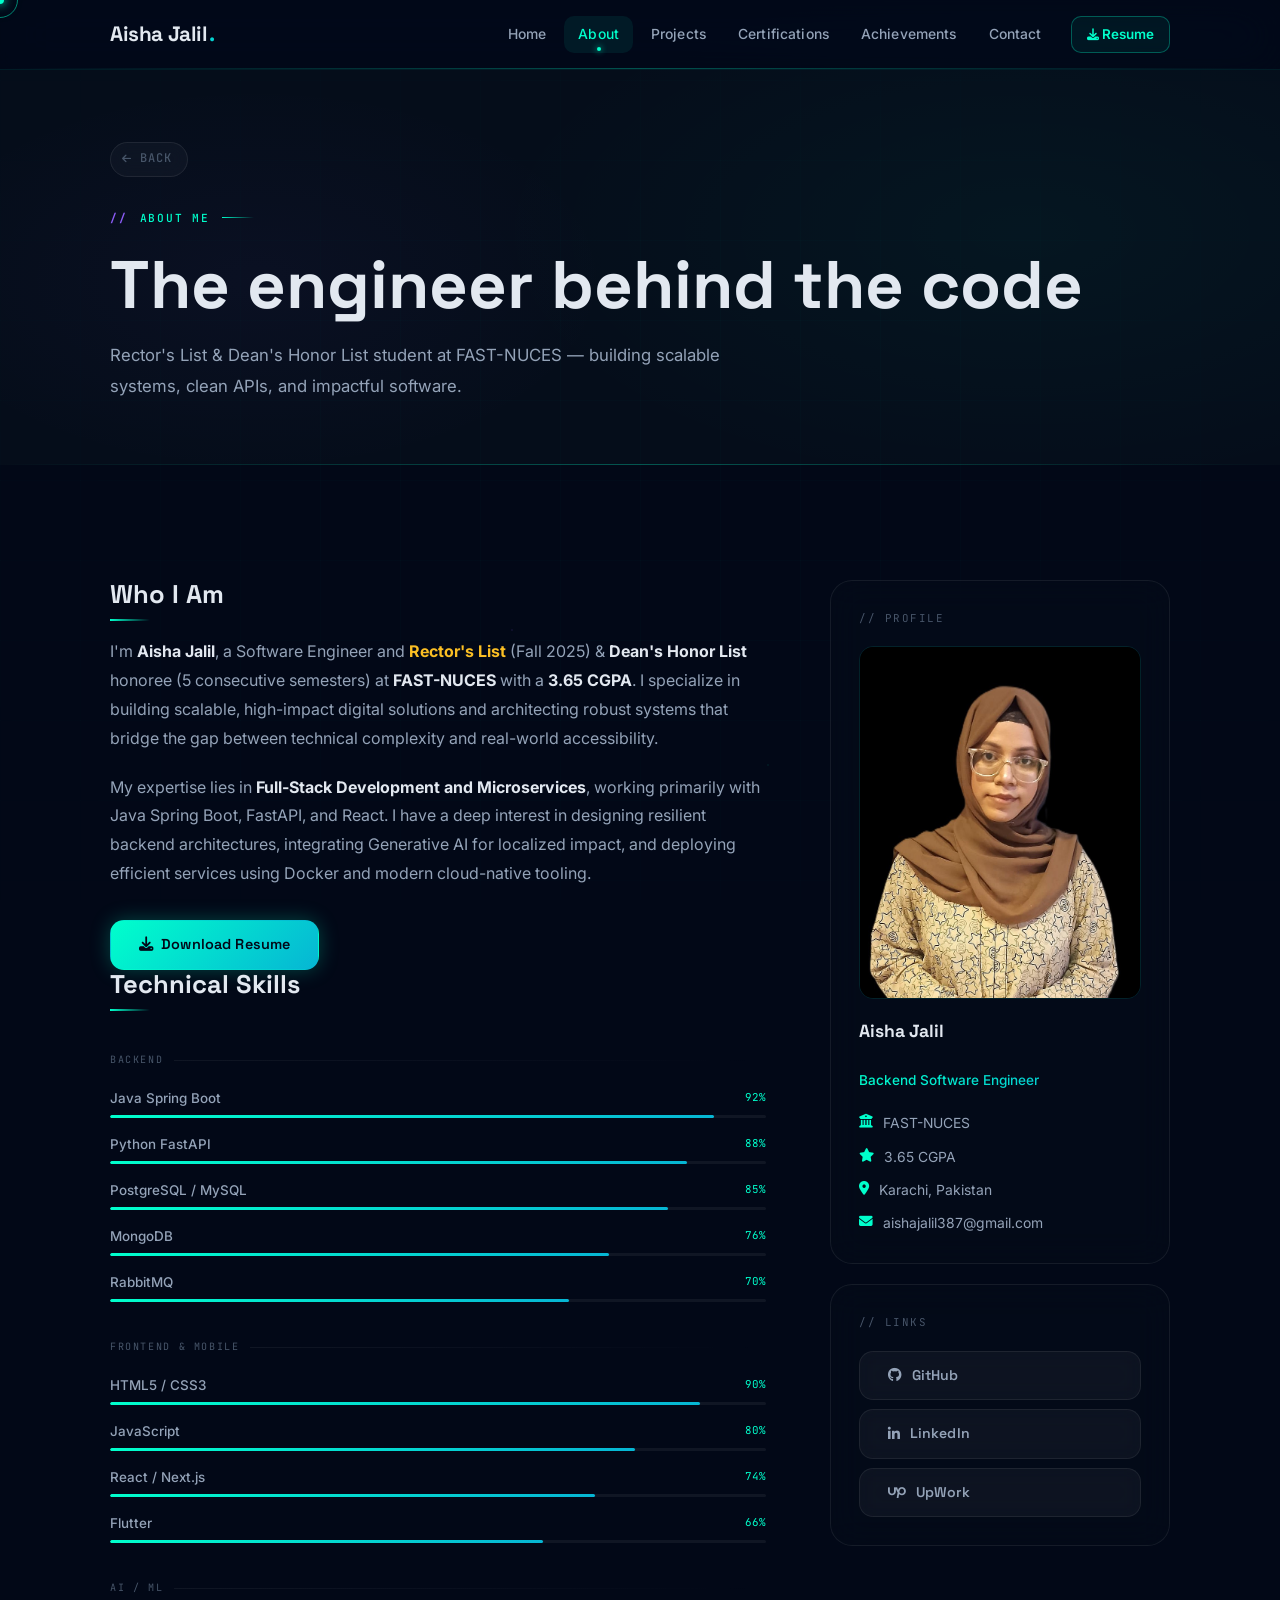
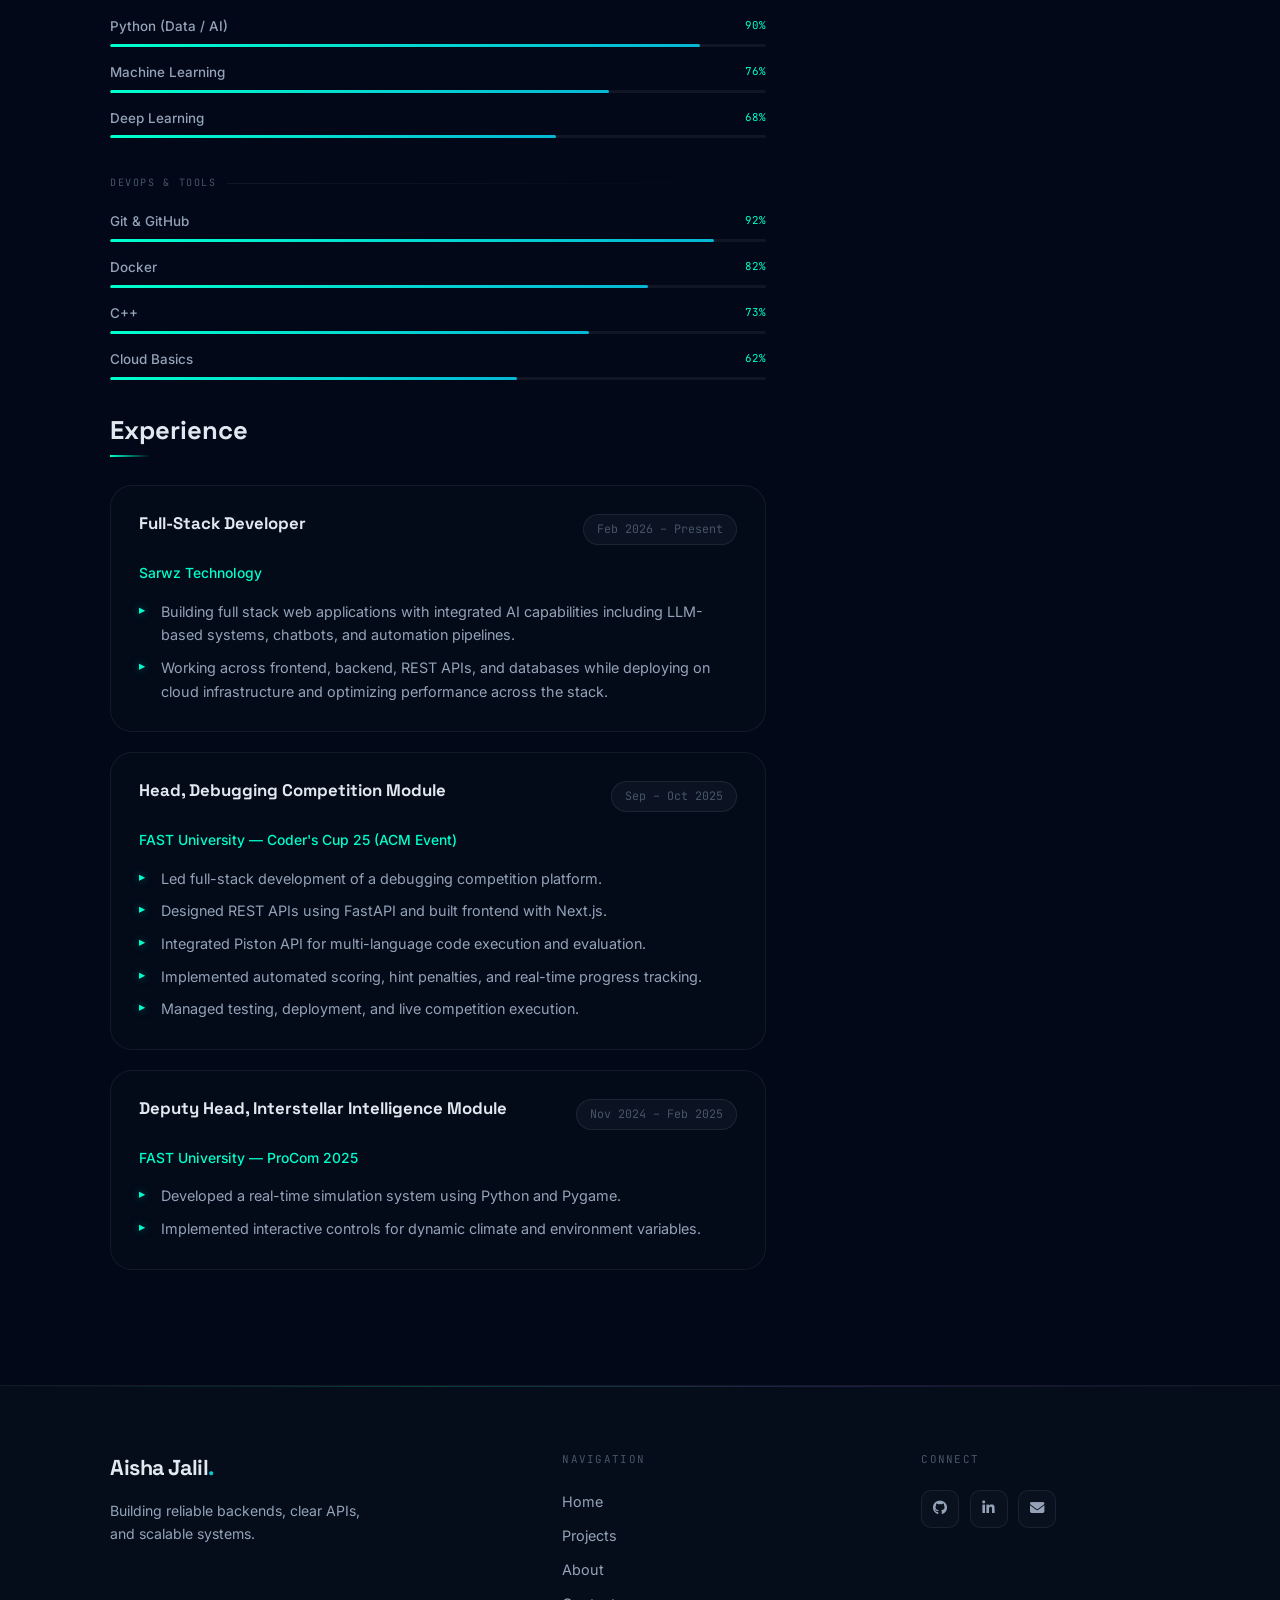
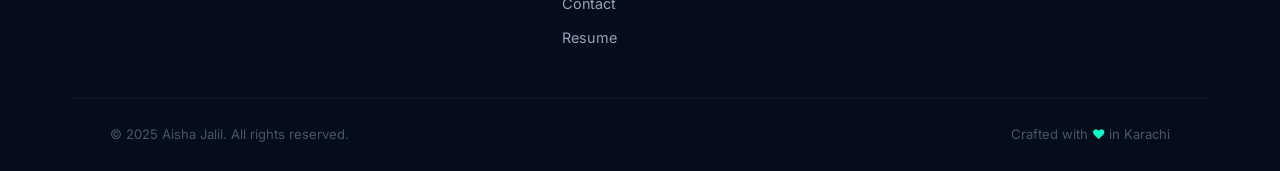
==== commit 484c4ed4: "updated experience section and cv" ====
--- a/portfolio-redesign/pages/about.html
+++ b/portfolio-redesign/pages/about.html
@@ -4,34 +4,27 @@
     <meta charset="UTF-8" />
     <meta name="viewport" content="width=device-width, initial-scale=1.0" />
     <title>About | Aisha Jalil — Backend Software Engineer</title>
-    <meta
-      name="description"
-      content="About Aisha Jalil — backend-focused software engineer specializing in Java Spring Boot, FastAPI, PostgreSQL, and scalable systems design."
-    />
+    <meta name="description" content="About Aisha Jalil — backend-focused software engineer specializing in Java Spring Boot, FastAPI, PostgreSQL, and scalable systems design." />
+    <link rel="icon" type="image/svg+xml" href="../images/favicon.svg" />
+    <meta property="og:title" content="About | Aisha Jalil" />
+    <meta property="og:description" content="Rector's List &amp; Dean's Honor List engineer at FAST-NUCES — building scalable backend systems." />
+    <meta property="og:type" content="website" />
     <link rel="preconnect" href="https://fonts.googleapis.com" />
     <link rel="preconnect" href="https://fonts.gstatic.com" crossorigin />
-    <link
-      href="https://fonts.googleapis.com/css2?family=Playfair+Display:wght@400;600;700;900&family=DM+Sans:wght@300;400;500;600;700&family=DM+Mono:wght@400;500&display=swap"
-      rel="stylesheet"
-    />
-    <link
-      rel="stylesheet"
-      href="https://cdnjs.cloudflare.com/ajax/libs/font-awesome/6.5.2/css/all.min.css"
-      crossorigin="anonymous"
-    />
+    <link href="https://fonts.googleapis.com/css2?family=Space+Grotesk:wght@300;400;500;600;700&family=Inter:wght@300;400;500;600;700&family=JetBrains+Mono:wght@400;500&display=swap" rel="stylesheet" />
+    <link rel="stylesheet" href="https://cdnjs.cloudflare.com/ajax/libs/font-awesome/6.5.2/css/all.min.css" crossorigin="anonymous" />
     <link rel="stylesheet" href="../css/style.css" />
   </head>
   <body>
+
+    <div class="cursor-dot" id="cursorDot"></div>
+    <div class="cursor-ring" id="cursorRing"></div>
+
     <header class="site-header">
       <div class="container header-inner">
-        <div class="logo">
-          <a href="../index.html">Aisha Jalil<span class="accent">.</span></a>
-        </div>
-        <button
-          class="nav-toggle"
-          aria-label="Toggle navigation"
-          onclick="document.querySelector('.main-nav').classList.toggle('open')"
-        >
+        <div class="logo"><a href="../index.html">Aisha Jalil<span class="accent">.</span></a></div>
+        <button class="nav-toggle" aria-label="Toggle navigation"
+          onclick="document.querySelector('.main-nav').classList.toggle('open')">
           <span></span><span></span><span></span>
         </button>
         <nav class="main-nav">
@@ -41,63 +34,50 @@
           <a class="nav-item" href="certifications.html">Certifications</a>
           <a class="nav-item" href="achievements.html">Achievements</a>
           <a class="nav-item" href="contact.html">Contact</a>
-          <a
-            class="nav-item nav-resume"
-            href="../resume/Aisha_Jalil_Resume.pdf"
-            target="_blank"
-            rel="noopener"
-            ><i class="fas fa-download" style="font-size: 0.75rem"></i>
-            Resume</a
-          >
+          <a class="nav-item nav-resume" href="../resume/Aisha_Jalil_Resume.pdf" target="_blank" rel="noopener">
+            <i class="fas fa-download" style="font-size:0.75rem"></i> Resume
+          </a>
         </nav>
       </div>
     </header>
 
-    <!-- Page Hero -->
     <div class="page-hero">
       <div class="container">
+        <a class="back-btn animate-fade-up delay-1" href="../index.html">
+          <i class="fas fa-arrow-left"></i> Back
+        </a>
         <div class="section-label animate-fade-up delay-1">About Me</div>
         <h1 class="animate-fade-up delay-2">The engineer behind the code</h1>
         <p class="animate-fade-up delay-3">
-          Dean's List student at FAST-NUCES building scalable systems, clean
-          APIs, and impactful software.
+          Rector's List &amp; Dean's Honor List student at FAST-NUCES — building scalable systems, clean APIs, and impactful software.
         </p>
       </div>
     </div>
 
-    <!-- About Body -->
     <section class="about-body section-pad">
       <div class="container about-content-grid">
+
         <!-- Main Content -->
         <div class="about-text">
           <div class="reveal">
             <h2>Who I Am</h2>
             <p>
-              I'm <strong style="color: var(--text)">Aisha Jalil</strong>, a
-              Software Engineer and
-              <strong style="color: var(--text)">Dean's Honor List</strong>
-              student at
-              <strong style="color: var(--text)">FAST-NUCES</strong> with a
-              <strong style="color: var(--text)">3.61 CGPA</strong>. I
-              specialize in building scalable, high-impact digital solutions and
-              architecting robust systems that bridge the gap between technical
-              complexity and real-world accessibility.
+              I'm <strong style="color:var(--text)">Aisha Jalil</strong>, a Software Engineer and
+              <strong style="color:#fbbf24">Rector's List</strong> (Fall 2025) &amp;
+              <strong style="color:var(--text)">Dean's Honor List</strong> honoree (5 consecutive semesters) at
+              <strong style="color:var(--text)">FAST-NUCES</strong> with a
+              <strong style="color:var(--text)">3.65 CGPA</strong>. I specialize in building scalable,
+              high-impact digital solutions and architecting robust systems that bridge the gap between
+              technical complexity and real-world accessibility.
             </p>
             <p>
-              My expertise lies in
-              <strong style="color: var(--text)"
-                >Full-Stack Development and Microservices</strong
-              >, working primarily with Java Spring Boot, FastAPI, and React. I
-              have a deep interest in designing resilient backend architectures,
-              integrating Generative AI for localized impact, and deploying
+              My expertise lies in <strong style="color:var(--text)">Full-Stack Development and Microservices</strong>,
+              working primarily with Java Spring Boot, FastAPI, and React. I have a deep interest in designing
+              resilient backend architectures, integrating Generative AI for localized impact, and deploying
               efficient services using Docker and modern cloud-native tooling.
             </p>
-            <a
-              href="../resume/Aisha_Jalil_Resume.pdf"
-              target="_blank"
-              rel="noopener"
-              class="btn cta-primary about-resume-btn"
-            >
+            <a href="../resume/Aisha_Jalil_Resume.pdf" target="_blank" rel="noopener"
+               class="btn cta-primary about-resume-btn">
               <i class="fas fa-download"></i> Download Resume
             </a>
           </div>
@@ -105,67 +85,88 @@
           <!-- Technical Skills -->
           <div class="reveal">
             <h2>Technical Skills</h2>
-            <div class="skills-grid">
-              <div class="skill-item">
-                <i class="fas fa-server"></i><span>Java Spring Boot</span>
-              </div>
-              <div class="skill-item">
-                <i class="fas fa-bolt"></i><span>Python FastAPI</span>
-              </div>
-              <div class="skill-item">
-                <i class="fas fa-database"></i><span>PostgreSQL</span>
-              </div>
-              <div class="skill-item">
-                <i class="fas fa-box"></i><span>Docker</span>
-              </div>
-              <div class="skill-item">
-                <i class="fas fa-envelope"></i><span>RabbitMQ</span>
-              </div>
-              <div class="skill-item">
-                <i class="fab fa-python"></i><span>Python</span>
-              </div>
-              <div class="skill-item">
-                <i class="fas fa-code"></i><span>C++</span>
-              </div>
-              <div class="skill-item">
-                <i class="fab fa-js-square"></i><span>JavaScript</span>
-              </div>
-              <div class="skill-item">
-                <i class="fab fa-java"></i><span>Java</span>
-              </div>
-              <div class="skill-item">
-                <i class="fab fa-html5"></i><span>HTML5</span>
-              </div>
-              <div class="skill-item">
-                <i class="fab fa-css3-alt"></i><span>CSS3</span>
-              </div>
-              <div class="skill-item">
-                <i class="fab fa-react"></i><span>React</span>
-              </div>
-              <div class="skill-item">
-                <i class="fab fa-node"></i><span>Node.js</span>
-              </div>
-              <div class="skill-item">
-                <i class="fas fa-mobile-alt"></i><span>Flutter</span>
-              </div>
-              <div class="skill-item">
-                <i class="fas fa-robot"></i><span>AI &amp; ML</span>
-              </div>
-              <div class="skill-item">
-                <i class="fas fa-brain"></i><span>Deep Learning</span>
-              </div>
-              <div class="skill-item">
-                <i class="fas fa-database"></i><span>MySQL</span>
-              </div>
-              <div class="skill-item">
-                <i class="fas fa-server"></i><span>MongoDB</span>
-              </div>
-              <div class="skill-item">
-                <i class="fab fa-git-alt"></i><span>Git &amp; GitHub</span>
-              </div>
-              <div class="skill-item">
-                <i class="fas fa-cloud"></i><span>Cloud Basics</span>
-              </div>
+            <div class="skills-proficiency">
+
+              <div class="skill-category">
+                <p class="skill-category-title">Backend</p>
+                <div class="skill-bar-item">
+                  <div class="skill-bar-header"><span class="skill-bar-name">Java Spring Boot</span><span class="skill-bar-pct">92%</span></div>
+                  <div class="skill-bar-track"><div class="skill-bar-fill" style="--pct:92%"></div></div>
+                </div>
+                <div class="skill-bar-item">
+                  <div class="skill-bar-header"><span class="skill-bar-name">Python FastAPI</span><span class="skill-bar-pct">88%</span></div>
+                  <div class="skill-bar-track"><div class="skill-bar-fill" style="--pct:88%"></div></div>
+                </div>
+                <div class="skill-bar-item">
+                  <div class="skill-bar-header"><span class="skill-bar-name">PostgreSQL / MySQL</span><span class="skill-bar-pct">85%</span></div>
+                  <div class="skill-bar-track"><div class="skill-bar-fill" style="--pct:85%"></div></div>
+                </div>
+                <div class="skill-bar-item">
+                  <div class="skill-bar-header"><span class="skill-bar-name">MongoDB</span><span class="skill-bar-pct">76%</span></div>
+                  <div class="skill-bar-track"><div class="skill-bar-fill" style="--pct:76%"></div></div>
+                </div>
+                <div class="skill-bar-item">
+                  <div class="skill-bar-header"><span class="skill-bar-name">RabbitMQ</span><span class="skill-bar-pct">70%</span></div>
+                  <div class="skill-bar-track"><div class="skill-bar-fill" style="--pct:70%"></div></div>
+                </div>
+              </div>
+
+              <div class="skill-category">
+                <p class="skill-category-title">Frontend &amp; Mobile</p>
+                <div class="skill-bar-item">
+                  <div class="skill-bar-header"><span class="skill-bar-name">HTML5 / CSS3</span><span class="skill-bar-pct">90%</span></div>
+                  <div class="skill-bar-track"><div class="skill-bar-fill" style="--pct:90%"></div></div>
+                </div>
+                <div class="skill-bar-item">
+                  <div class="skill-bar-header"><span class="skill-bar-name">JavaScript</span><span class="skill-bar-pct">80%</span></div>
+                  <div class="skill-bar-track"><div class="skill-bar-fill" style="--pct:80%"></div></div>
+                </div>
+                <div class="skill-bar-item">
+                  <div class="skill-bar-header"><span class="skill-bar-name">React / Next.js</span><span class="skill-bar-pct">74%</span></div>
+                  <div class="skill-bar-track"><div class="skill-bar-fill" style="--pct:74%"></div></div>
+                </div>
+                <div class="skill-bar-item">
+                  <div class="skill-bar-header"><span class="skill-bar-name">Flutter</span><span class="skill-bar-pct">66%</span></div>
+                  <div class="skill-bar-track"><div class="skill-bar-fill" style="--pct:66%"></div></div>
+                </div>
+              </div>
+
+              <div class="skill-category">
+                <p class="skill-category-title">AI / ML</p>
+                <div class="skill-bar-item">
+                  <div class="skill-bar-header"><span class="skill-bar-name">Python (Data / AI)</span><span class="skill-bar-pct">90%</span></div>
+                  <div class="skill-bar-track"><div class="skill-bar-fill" style="--pct:90%"></div></div>
+                </div>
+                <div class="skill-bar-item">
+                  <div class="skill-bar-header"><span class="skill-bar-name">Machine Learning</span><span class="skill-bar-pct">76%</span></div>
+                  <div class="skill-bar-track"><div class="skill-bar-fill" style="--pct:76%"></div></div>
+                </div>
+                <div class="skill-bar-item">
+                  <div class="skill-bar-header"><span class="skill-bar-name">Deep Learning</span><span class="skill-bar-pct">68%</span></div>
+                  <div class="skill-bar-track"><div class="skill-bar-fill" style="--pct:68%"></div></div>
+                </div>
+              </div>
+
+              <div class="skill-category">
+                <p class="skill-category-title">DevOps &amp; Tools</p>
+                <div class="skill-bar-item">
+                  <div class="skill-bar-header"><span class="skill-bar-name">Git &amp; GitHub</span><span class="skill-bar-pct">92%</span></div>
+                  <div class="skill-bar-track"><div class="skill-bar-fill" style="--pct:92%"></div></div>
+                </div>
+                <div class="skill-bar-item">
+                  <div class="skill-bar-header"><span class="skill-bar-name">Docker</span><span class="skill-bar-pct">82%</span></div>
+                  <div class="skill-bar-track"><div class="skill-bar-fill" style="--pct:82%"></div></div>
+                </div>
+                <div class="skill-bar-item">
+                  <div class="skill-bar-header"><span class="skill-bar-name">C++</span><span class="skill-bar-pct">73%</span></div>
+                  <div class="skill-bar-track"><div class="skill-bar-fill" style="--pct:73%"></div></div>
+                </div>
+                <div class="skill-bar-item">
+                  <div class="skill-bar-header"><span class="skill-bar-name">Cloud Basics</span><span class="skill-bar-pct">62%</span></div>
+                  <div class="skill-bar-track"><div class="skill-bar-fill" style="--pct:62%"></div></div>
+                </div>
+              </div>
+
             </div>
           </div>
 
@@ -180,16 +181,8 @@
                 </div>
                 <p class="exp-company">Sarwz Technology</p>
                 <ul class="exp-bullets">
-                  <li>
-                    Building full stack web applications with integrated AI
-                    capabilities including LLM-based systems, chatbots, and
-                    automation pipelines..
-                  </li>
-                  <li>
-                    Working across frontend, backend, REST APIs, and databases
-                    while deploying on cloud infrastructure and optimizing
-                    performance across the stack..
-                  </li>
+                  <li>Building full stack web applications with integrated AI capabilities including LLM-based systems, chatbots, and automation pipelines.</li>
+                  <li>Working across frontend, backend, REST APIs, and databases while deploying on cloud infrastructure and optimizing performance across the stack.</li>
                 </ul>
               </article>
 
@@ -198,29 +191,13 @@
                   <h3>Head, Debugging Competition Module</h3>
                   <span class="exp-badge">Sep – Oct 2025</span>
                 </div>
-                <p class="exp-company">
-                  FAST University — Coder's Cup 25 (ACM Event)
-                </p>
+                <p class="exp-company">FAST University — Coder's Cup 25 (ACM Event)</p>
                 <ul class="exp-bullets">
-                  <li>
-                    Led full-stack development of a debugging competition
-                    platform.
-                  </li>
-                  <li>
-                    Designed REST APIs using FastAPI and built frontend with
-                    Next.js.
-                  </li>
-                  <li>
-                    Integrated Piston API for multi-language code execution and
-                    evaluation.
-                  </li>
-                  <li>
-                    Implemented automated scoring, hint penalties, and real-time
-                    progress tracking.
-                  </li>
-                  <li>
-                    Managed testing, deployment, and live competition execution.
-                  </li>
+                  <li>Led full-stack development of a debugging competition platform.</li>
+                  <li>Designed REST APIs using FastAPI and built frontend with Next.js.</li>
+                  <li>Integrated Piston API for multi-language code execution and evaluation.</li>
+                  <li>Implemented automated scoring, hint penalties, and real-time progress tracking.</li>
+                  <li>Managed testing, deployment, and live competition execution.</li>
                 </ul>
               </article>
 
@@ -231,14 +208,8 @@
                 </div>
                 <p class="exp-company">FAST University — ProCom 2025</p>
                 <ul class="exp-bullets">
-                  <li>
-                    Developed a real-time simulation system using Python and
-                    Pygame.
-                  </li>
-                  <li>
-                    Implemented interactive controls for dynamic climate and
-                    environment variables.
-                  </li>
+                  <li>Developed a real-time simulation system using Python and Pygame.</li>
+                  <li>Implemented interactive controls for dynamic climate and environment variables.</li>
                 </ul>
               </article>
             </div>
@@ -248,74 +219,52 @@
         <!-- Sidebar -->
         <div class="about-sidebar">
           <div class="sidebar-card reveal">
-            <p class="sidebar-card-title">Profile</p>
-            <img
-              class="sidebar-profile-img"
-              src="../images/profile.jpg"
-              alt="Aisha Jalil"
-            />
+            <p class="sidebar-card-title">// Profile</p>
+            <img class="sidebar-profile-img" src="../images/profile.jpg" alt="Aisha Jalil" />
             <p class="sidebar-name">Aisha Jalil</p>
             <p class="sidebar-role">Backend Software Engineer</p>
             <div class="sidebar-info">
               <div class="sidebar-info-item">
-                <i class="fas fa-university"></i>
-                <span>FAST-NUCES</span>
+                <i class="fas fa-university"></i><span>FAST-NUCES</span>
               </div>
               <div class="sidebar-info-item">
-                <i class="fas fa-star"></i>
-                <span>3.65 CGPA</span>
+                <i class="fas fa-star"></i><span>3.65 CGPA</span>
               </div>
               <div class="sidebar-info-item">
-                <i class="fas fa-map-marker-alt"></i>
-                <span>Karachi, Pakistan</span>
+                <i class="fas fa-map-marker-alt"></i><span>Karachi, Pakistan</span>
               </div>
               <div class="sidebar-info-item">
-                <i class="fas fa-envelope"></i>
-                <span>aishajalil387@gmail.com</span>
+                <i class="fas fa-envelope"></i><span>aishajalil387@gmail.com</span>
               </div>
             </div>
           </div>
 
           <div class="sidebar-card reveal">
-            <p class="sidebar-card-title">Links</p>
-            <div style="display: flex; flex-direction: column; gap: 0.6rem">
-              <a
-                href="https://github.com/AishaJalil"
-                target="_blank"
-                class="btn cta-ghost"
-                style="justify-content: flex-start; gap: 0.6rem"
-                ><i class="fab fa-github"></i> GitHub</a
-              >
-              <a
-                href="https://www.linkedin.com/in/aisha-jalil"
-                target="_blank"
-                class="btn cta-ghost"
-                style="justify-content: flex-start; gap: 0.6rem"
-                ><i class="fab fa-linkedin-in"></i> LinkedIn</a
-              >
-              <a
-                href="https://www.upwork.com/freelancers/~01e3a2f156e42651ad?viewMode=1"
-                target="_blank"
-                class="btn cta-ghost"
-                style="justify-content: flex-start; gap: 0.6rem"
-                ><i class="fab fa-upwork"></i> UpWork</a
-              >
+            <p class="sidebar-card-title">// Links</p>
+            <div style="display:flex;flex-direction:column;gap:0.6rem">
+              <a href="https://github.com/AishaJalil" target="_blank" class="btn cta-ghost"
+                 style="justify-content:flex-start;gap:0.6rem">
+                <i class="fab fa-github"></i> GitHub
+              </a>
+              <a href="https://www.linkedin.com/in/aisha-jalil" target="_blank" class="btn cta-ghost"
+                 style="justify-content:flex-start;gap:0.6rem">
+                <i class="fab fa-linkedin-in"></i> LinkedIn
+              </a>
+              <a href="https://www.upwork.com/freelancers/~01e3a2f156e42651ad?viewMode=1" target="_blank" class="btn cta-ghost"
+                 style="justify-content:flex-start;gap:0.6rem">
+                <i class="fab fa-upwork"></i> UpWork
+              </a>
             </div>
           </div>
         </div>
       </div>
     </section>
 
-    <!-- Footer -->
     <footer class="site-footer">
       <div class="container footer-grid">
         <div class="footer-brand">
-          <a class="footer-logo" href="../index.html"
-            >Aisha Jalil<span class="accent">.</span></a
-          >
-          <p class="footer-tagline">
-            Building reliable backends, clear APIs, and scalable systems.
-          </p>
+          <a class="footer-logo" href="../index.html">Aisha Jalil<span class="accent">.</span></a>
+          <p class="footer-tagline">Building reliable backends, clear APIs, and scalable systems.</p>
         </div>
         <nav>
           <p class="footer-nav-title">Navigation</p>
@@ -324,60 +273,79 @@
             <a href="projects.html">Projects</a>
             <a href="about.html">About</a>
             <a href="contact.html">Contact</a>
-            <a
-              href="../resume/Aisha_Jalil_Resume.pdf"
-              target="_blank"
-              rel="noopener"
-              >Resume</a
-            >
+            <a href="../resume/Aisha_Jalil_Resume.pdf" target="_blank" rel="noopener">Resume</a>
           </div>
         </nav>
         <div>
           <p class="footer-social-title">Connect</p>
           <div class="footer-social-links">
-            <a
-              class="footer-social-link"
-              href="https://github.com/AishaJalil"
-              target="_blank"
-              aria-label="GitHub"
-              ><i class="fab fa-github"></i
-            ></a>
-            <a
-              class="footer-social-link"
-              href="https://www.linkedin.com/in/aisha-jalil"
-              target="_blank"
-              aria-label="LinkedIn"
-              ><i class="fab fa-linkedin-in"></i
-            ></a>
-            <a
-              class="footer-social-link"
-              href="mailto:aishajalil387@gmail.com"
-              aria-label="Email"
-              ><i class="fas fa-envelope"></i
-            ></a>
+            <a class="footer-social-link" href="https://github.com/AishaJalil" target="_blank" aria-label="GitHub"><i class="fab fa-github"></i></a>
+            <a class="footer-social-link" href="https://www.linkedin.com/in/aisha-jalil" target="_blank" aria-label="LinkedIn"><i class="fab fa-linkedin-in"></i></a>
+            <a class="footer-social-link" href="mailto:aishajalil387@gmail.com" aria-label="Email"><i class="fas fa-envelope"></i></a>
           </div>
         </div>
       </div>
       <div class="container footer-bottom">
         <p>&copy; 2025 Aisha Jalil. All rights reserved.</p>
-        <p class="footer-bottom-right">
-          Crafted with <span class="accent">♥</span> in Karachi
-        </p>
+        <p class="footer-bottom-right">Crafted with <span class="accent">♥</span> in Karachi</p>
       </div>
     </footer>
 
     <script>
-      const observer = new IntersectionObserver(
-        (entries) => {
-          entries.forEach((el) => {
-            if (el.isIntersecting) el.target.classList.add("visible");
-          });
-        },
-        { threshold: 0.1, rootMargin: "0px 0px -40px 0px" },
-      );
-      document
-        .querySelectorAll(".reveal")
-        .forEach((el) => observer.observe(el));
+      const dot = document.getElementById('cursorDot');
+      const ring = document.getElementById('cursorRing');
+      let mx=0,my=0,rx=0,ry=0;
+      document.addEventListener('mousemove',e=>{mx=e.clientX;my=e.clientY;dot.style.left=mx+'px';dot.style.top=my+'px';});
+      (function tick(){rx+=(mx-rx)*0.12;ry+=(my-ry)*0.12;ring.style.left=rx+'px';ring.style.top=ry+'px';requestAnimationFrame(tick);})();
+
+      const observer = new IntersectionObserver((entries) => {
+        entries.forEach(el => { if (el.isIntersecting) el.target.classList.add('visible'); });
+      }, { threshold: 0.1, rootMargin: '0px 0px -40px 0px' });
+      document.querySelectorAll('.reveal').forEach(el => observer.observe(el));
+
+      // ─── Holographic Shimmer on sidebar cards ───────────────
+      document.querySelectorAll('.sidebar-card').forEach(card => {
+        const s = document.createElement('span');
+        s.className = 'card-shimmer';
+        card.appendChild(s);
+        card.addEventListener('mousemove', e => {
+          const r = card.getBoundingClientRect();
+          s.style.setProperty('--cx', ((e.clientX - r.left) / r.width * 100).toFixed(1) + '%');
+          s.style.setProperty('--cy', ((e.clientY - r.top) / r.height * 100).toFixed(1) + '%');
+          s.classList.add('active');
+        });
+        card.addEventListener('mouseleave', () => s.classList.remove('active'));
+      });
+
+      // ─── Skill bar fill animation ────────────────────────────
+      const barObs = new IntersectionObserver(entries => {
+        entries.forEach(e => {
+          if (!e.isIntersecting) return;
+          e.target.querySelectorAll('.skill-bar-fill').forEach(b => b.classList.add('animated'));
+          barObs.unobserve(e.target);
+        });
+      }, { threshold: 0.25 });
+      document.querySelectorAll('.skill-category').forEach(el => barObs.observe(el));
+
+      // ─── Page fade transition ────────────────────────────────
+      (function() {
+        document.body.style.opacity = '0';
+        window.addEventListener('load', () => { document.body.style.opacity = '1'; });
+        window.addEventListener('pageshow', e => { if (e.persisted) document.body.style.opacity = '1'; });
+        document.addEventListener('click', e => {
+          const a = e.target.closest('a[href]');
+          if (!a) return;
+          const href = a.getAttribute('href') || '';
+          if (!href || href.startsWith('#') || href.startsWith('mailto:') || href.endsWith('.pdf')) return;
+          if (a.target === '_blank' || a.download) return;
+          if (e.metaKey || e.ctrlKey || e.shiftKey) return;
+          try { if (new URL(a.href, location.href).hostname !== location.hostname && location.hostname !== '') return; }
+          catch(_) { return; }
+          e.preventDefault();
+          document.body.style.opacity = '0';
+          setTimeout(() => { location.href = a.href; }, 290);
+        });
+      })();
     </script>
   </body>
 </html>
--- a/portfolio-redesign/css/style.css
+++ b/portfolio-redesign/css/style.css
@@ -1,41 +1,47 @@
 /* =========================================================
-   AISHA JALIL — Professional Portfolio
-   Design System: Dark editorial with emerald/teal accents
-   Fonts: Playfair Display (display) + DM Sans (body)
-========================================================= */
-
-@import url('https://fonts.googleapis.com/css2?family=Playfair+Display:wght@400;600;700;900&family=DM+Sans:wght@300;400;500;600;700&family=DM+Mono:wght@400;500&display=swap');
+   AISHA JALIL — 3D Portfolio Redesign
+   Design: Cyberpunk / Deep-Space with WebGL 3D effects
+   Fonts: Space Grotesk (display) + Inter (body)
+========================================================= */
+
+@import url('https://fonts.googleapis.com/css2?family=Space+Grotesk:wght@300;400;500;600;700&family=Inter:wght@300;400;500;600;700&family=JetBrains+Mono:wght@400;500&display=swap');
 
 /* =========================================================
    CSS Variables
 ========================================================= */
 :root {
-  --accent: #00d4aa;
-  --accent-dim: rgba(0, 212, 170, 0.12);
-  --accent-glow: rgba(0, 212, 170, 0.35);
-  --accent-2: #7c3aed;
-  --bg: #080b12;
-  --bg-1: #0d1117;
-  --bg-2: #111827;
-  --bg-card: rgba(255,255,255,0.04);
-  --bg-card-hover: rgba(255,255,255,0.07);
-  --border: rgba(255,255,255,0.08);
-  --border-accent: rgba(0, 212, 170, 0.3);
-  --text: #f0f4f8;
-  --text-2: #9ba3ae;
-  --text-3: #5d6672;
-  --white: #ffffff;
-  --max-w: 1100px;
-  --header-h: 68px;
-  --radius: 12px;
-  --radius-lg: 20px;
-  --radius-pill: 999px;
-  --shadow: 0 4px 24px rgba(0,0,0,0.4);
-  --shadow-glow: 0 0 40px rgba(0, 212, 170, 0.2);
-  --trans: 0.22s cubic-bezier(0.4, 0, 0.2, 1);
-  --font-display: 'Playfair Display', Georgia, serif;
-  --font-body: 'DM Sans', system-ui, sans-serif;
-  --font-mono: 'DM Mono', monospace;
+  --accent:        #00ffcc;
+  --accent-dim:    rgba(0, 255, 204, 0.1);
+  --accent-glow:   rgba(0, 255, 204, 0.4);
+  --accent-2:      #8b5cf6;
+  --accent-2-dim:  rgba(139, 92, 246, 0.12);
+  --accent-3:      #06b6d4;
+  --neon-pink:     #f0abfc;
+  --bg:            #020817;
+  --bg-1:          #050d1a;
+  --bg-2:          #0a1628;
+  --bg-card:       rgba(255, 255, 255, 0.03);
+  --bg-card-hover: rgba(0, 255, 204, 0.05);
+  --border:        rgba(255, 255, 255, 0.07);
+  --border-accent: rgba(0, 255, 204, 0.25);
+  --border-glow:   rgba(0, 255, 204, 0.5);
+  --text:          #e2e8f0;
+  --text-2:        #94a3b8;
+  --text-3:        #475569;
+  --white:         #ffffff;
+  --max-w:         1140px;
+  --header-h:      70px;
+  --radius:        14px;
+  --radius-lg:     22px;
+  --radius-pill:   999px;
+  --shadow:        0 8px 32px rgba(0, 0, 0, 0.6);
+  --shadow-glow:   0 0 40px rgba(0, 255, 204, 0.2), 0 0 80px rgba(0, 255, 204, 0.08);
+  --shadow-card:   0 4px 24px rgba(0,0,0,0.5), 0 1px 0 rgba(255,255,255,0.05) inset;
+  --trans:         0.25s cubic-bezier(0.4, 0, 0.2, 1);
+  --trans-slow:    0.5s cubic-bezier(0.16, 1, 0.3, 1);
+  --font-display:  'Space Grotesk', system-ui, sans-serif;
+  --font-body:     'Inter', system-ui, sans-serif;
+  --font-mono:     'JetBrains Mono', monospace;
 }
 
 /* =========================================================
@@ -44,7 +50,10 @@
 *, *::before, *::after { margin: 0; padding: 0; box-sizing: border-box; }
 
 @media (prefers-reduced-motion: reduce) {
-  *, *::before, *::after { animation-duration: 0.01ms !important; transition-duration: 0.01ms !important; }
+  *, *::before, *::after {
+    animation-duration: 0.01ms !important;
+    transition-duration: 0.01ms !important;
+  }
 }
 
 html { scroll-behavior: smooth; font-size: 16px; }
@@ -56,17 +65,63 @@
   line-height: 1.65;
   min-height: 100vh;
   overflow-x: hidden;
-}
-
-/* Noise grain overlay */
+  cursor: none;
+}
+
+/* =========================================================
+   Custom Cursor
+========================================================= */
+.cursor-dot {
+  position: fixed; top: 0; left: 0; z-index: 9999;
+  width: 8px; height: 8px;
+  background: var(--accent);
+  border-radius: 50%;
+  pointer-events: none;
+  transform: translate(-50%, -50%);
+  transition: transform 0.1s ease, width 0.2s ease, height 0.2s ease, opacity 0.2s ease;
+  box-shadow: 0 0 10px var(--accent), 0 0 20px var(--accent-glow);
+}
+.cursor-ring {
+  position: fixed; top: 0; left: 0; z-index: 9998;
+  width: 36px; height: 36px;
+  border: 1.5px solid rgba(0, 255, 204, 0.5);
+  border-radius: 50%;
+  pointer-events: none;
+  transform: translate(-50%, -50%);
+  transition: transform 0.12s ease, width 0.3s ease, height 0.3s ease, border-color 0.3s ease;
+}
+body:has(a:hover) .cursor-ring,
+body:has(button:hover) .cursor-ring {
+  width: 56px; height: 56px;
+  border-color: var(--accent);
+}
+
+/* =========================================================
+   Global Background (stars/grid)
+========================================================= */
 body::before {
   content: '';
-  position: fixed;
-  inset: 0;
-  background-image: url("data:image/svg+xml,%3Csvg viewBox='0 0 256 256' xmlns='http://www.w3.org/2000/svg'%3E%3Cfilter id='n'%3E%3CfeTurbulence type='fractalNoise' baseFrequency='0.9' numOctaves='4' stitchTiles='stitch'/%3E%3C/filter%3E%3Crect width='100%25' height='100%25' filter='url(%23n)' opacity='0.03'/%3E%3C/svg%3E");
+  position: fixed; inset: 0;
+  background-image:
+    radial-gradient(1px 1px at 15% 20%, rgba(0,255,204,0.3) 0%, transparent 100%),
+    radial-gradient(1px 1px at 40% 70%, rgba(139,92,246,0.3) 0%, transparent 100%),
+    radial-gradient(1px 1px at 80% 15%, rgba(6,182,212,0.3) 0%, transparent 100%),
+    radial-gradient(1px 1px at 60% 85%, rgba(0,255,204,0.2) 0%, transparent 100%),
+    radial-gradient(1px 1px at 90% 50%, rgba(139,92,246,0.2) 0%, transparent 100%);
   pointer-events: none;
   z-index: 0;
-  opacity: 0.4;
+}
+
+body::after {
+  content: '';
+  position: fixed; inset: 0;
+  background-image:
+    linear-gradient(rgba(0,255,204,0.015) 1px, transparent 1px),
+    linear-gradient(90deg, rgba(0,255,204,0.015) 1px, transparent 1px);
+  background-size: 80px 80px;
+  pointer-events: none;
+  z-index: 0;
+  mask-image: radial-gradient(ellipse 100% 100% at 50% 50%, black 20%, transparent 80%);
 }
 
 img { max-width: 100%; height: auto; display: block; }
@@ -74,82 +129,117 @@
 a:hover { color: #fff; }
 a:focus-visible { outline: 2px solid var(--accent); outline-offset: 3px; border-radius: 4px; }
 
-p { font-size: 1rem; color: var(--text-2); line-height: 1.75; margin-bottom: 1.25rem; }
+p { font-size: 1rem; color: var(--text-2); line-height: 1.8; margin-bottom: 1.25rem; }
 p:last-child { margin-bottom: 0; }
 
-h1, h2, h3, h4 { color: var(--text); line-height: 1.15; }
-h1 { font-family: var(--font-display); font-size: clamp(2.4rem, 5vw, 4rem); font-weight: 700; }
-h2 { font-family: var(--font-display); font-size: clamp(1.75rem, 3vw, 2.5rem); font-weight: 700; }
+h1, h2, h3, h4 { color: var(--text); line-height: 1.15; font-family: var(--font-display); }
+h1 { font-size: clamp(2.4rem, 5.5vw, 4.2rem); font-weight: 700; }
+h2 { font-size: clamp(1.75rem, 3.2vw, 2.6rem); font-weight: 700; }
 h3 { font-size: 1.15rem; font-weight: 600; }
 
-.container { max-width: var(--max-w); margin-inline: auto; padding-inline: clamp(1.25rem, 5vw, 2.5rem); }
-.section-pad { padding-block: clamp(4rem, 8vw, 7rem); }
+.container { max-width: var(--max-w); margin-inline: auto; padding-inline: clamp(1.25rem, 5vw, 2.5rem); position: relative; z-index: 1; }
+.section-pad { padding-block: clamp(5rem, 9vw, 8rem); }
 
 /* =========================================================
    Utility
 ========================================================= */
 .tag {
   display: inline-flex; align-items: center; gap: 0.35rem;
-  font-family: var(--font-mono); font-size: 0.72rem; font-weight: 500;
+  font-family: var(--font-mono); font-size: 0.7rem; font-weight: 500;
   letter-spacing: 0.08em; text-transform: uppercase;
-  padding: 0.3rem 0.75rem;
+  padding: 0.28rem 0.75rem;
   border-radius: var(--radius-pill);
-  background: var(--accent-dim);
+  background: rgba(0,255,204,0.07);
   color: var(--accent);
-  border: 1px solid var(--border-accent);
+  border: 1px solid rgba(0,255,204,0.2);
+  backdrop-filter: blur(8px);
 }
 
 .section-label {
-  font-family: var(--font-mono); font-size: 0.72rem; font-weight: 500;
-  letter-spacing: 0.12em; text-transform: uppercase; color: var(--accent);
+  font-family: var(--font-mono); font-size: 0.7rem; font-weight: 500;
+  letter-spacing: 0.16em; text-transform: uppercase; color: var(--accent);
   display: flex; align-items: center; gap: 0.75rem; margin-bottom: 1.25rem;
 }
+.section-label::before {
+  content: '//'; color: var(--accent-2); font-weight: 700;
+}
 .section-label::after {
-  content: ''; flex: 0 0 40px; height: 1px; background: var(--accent);
+  content: ''; flex: 0 0 32px; height: 1px;
+  background: linear-gradient(90deg, var(--accent), transparent);
 }
 
 .section-intro {
-  font-size: 1.05rem; color: var(--text-2); max-width: 56ch; line-height: 1.75;
-  margin-bottom: 0;
-}
-
-.center-btn { margin-top: 3rem; text-align: center; }
+  font-size: 1.05rem; color: var(--text-2); max-width: 58ch; line-height: 1.8;
+}
+
+.center-btn { margin-top: 3.5rem; text-align: center; }
+
+/* Gradient text utility */
+.grad-text {
+  background: linear-gradient(135deg, var(--accent) 0%, var(--accent-3) 50%, var(--accent-2) 100%);
+  -webkit-background-clip: text;
+  -webkit-text-fill-color: transparent;
+  background-clip: text;
+}
 
 /* =========================================================
    Buttons
 ========================================================= */
 .btn {
   display: inline-flex; align-items: center; justify-content: center; gap: 0.5rem;
-  padding: 0.7rem 1.6rem;
-  font-family: var(--font-body); font-size: 0.92rem; font-weight: 600;
+  padding: 0.75rem 1.75rem;
+  font-family: var(--font-display); font-size: 0.9rem; font-weight: 600;
   border-radius: var(--radius);
-  cursor: pointer; border: 2px solid transparent;
+  cursor: none; border: 1.5px solid transparent;
   transition: all var(--trans); white-space: nowrap;
   position: relative; overflow: hidden;
-  text-decoration: none;
-}
+  text-decoration: none; letter-spacing: 0.01em;
+}
+.btn::before {
+  content: '';
+  position: absolute; inset: 0;
+  background: linear-gradient(135deg, rgba(255,255,255,0.1) 0%, transparent 60%);
+  opacity: 0; transition: opacity var(--trans);
+}
+.btn:hover::before { opacity: 1; }
 
 .cta-primary {
-  background: var(--accent); color: #040d0b; border-color: var(--accent);
+  background: linear-gradient(135deg, var(--accent), var(--accent-3));
+  color: #020817; border-color: transparent;
+  box-shadow: 0 0 20px rgba(0,255,204,0.25);
 }
 .cta-primary:hover {
-  background: transparent; color: var(--accent); 
-  box-shadow: var(--shadow-glow);
+  transform: translateY(-2px);
+  box-shadow: 0 0 40px rgba(0,255,204,0.5), 0 8px 24px rgba(0,0,0,0.4);
+  color: #020817;
 }
 
 .cta-outline {
-  background: transparent; color: var(--accent); border-color: var(--border-accent);
+  background: rgba(0,255,204,0.06);
+  color: var(--accent);
+  border-color: rgba(0,255,204,0.3);
+  backdrop-filter: blur(10px);
 }
 .cta-outline:hover {
-  background: var(--accent-dim); border-color: var(--accent);
-  box-shadow: var(--shadow-glow);
+  background: rgba(0,255,204,0.12);
+  border-color: var(--accent);
+  box-shadow: 0 0 20px rgba(0,255,204,0.2);
+  transform: translateY(-2px);
+  color: var(--accent);
 }
 
 .cta-ghost {
-  background: transparent; color: var(--text-2); border-color: var(--border);
+  background: rgba(255,255,255,0.04);
+  color: var(--text-2);
+  border-color: var(--border);
   font-size: 0.88rem;
-}
-.cta-ghost:hover { color: var(--text); border-color: rgba(255,255,255,0.25); background: var(--bg-card-hover); }
+  backdrop-filter: blur(10px);
+}
+.cta-ghost:hover {
+  color: var(--text); border-color: rgba(255,255,255,0.2);
+  background: rgba(255,255,255,0.07);
+  transform: translateY(-2px);
+}
 
 /* =========================================================
    Header / Nav
@@ -157,314 +247,488 @@
 .site-header {
   position: fixed; top: 0; left: 0; right: 0; z-index: 200;
   height: var(--header-h);
-  background: rgba(8, 11, 18, 0.85);
-  backdrop-filter: blur(20px) saturate(150%);
-  border-bottom: 1px solid var(--border);
-  display: flex; align-items: center;
+  background: rgba(2, 8, 23, 0.8);
+  backdrop-filter: blur(24px) saturate(180%);
+  border-bottom: 1px solid rgba(0,255,204,0.08);
+}
+.site-header::after {
+  content: '';
+  position: absolute; bottom: 0; left: 0; right: 0; height: 1px;
+  background: linear-gradient(90deg, transparent 0%, rgba(0,255,204,0.3) 50%, transparent 100%);
 }
 
 .header-inner {
   display: flex; align-items: center; justify-content: space-between; width: 100%;
+  height: 100%;
 }
 
 .logo a {
   font-family: var(--font-display); font-size: 1.3rem; font-weight: 700;
-  color: var(--text); letter-spacing: -0.01em;
-  display: flex; align-items: center; gap: 0.15rem;
-}
-.logo a .accent { color: var(--accent); font-weight: 900; }
-
-.main-nav { display: flex; align-items: center; gap: 0.25rem; }
+  color: var(--text); letter-spacing: -0.02em;
+  display: flex; align-items: center; gap: 0.1rem;
+}
+.logo a .accent {
+  background: linear-gradient(135deg, var(--accent), var(--accent-3));
+  -webkit-background-clip: text; -webkit-text-fill-color: transparent; background-clip: text;
+  font-weight: 900;
+}
+
+.main-nav { display: flex; align-items: center; gap: 0.2rem; }
 
 .nav-item {
-  font-size: 0.88rem; font-weight: 500; color: var(--text-2);
-  padding: 0.45rem 0.85rem; border-radius: 8px;
-  transition: color var(--trans), background var(--trans);
-  position: relative;
-}
-.nav-item:hover, .nav-item.active { color: var(--text); background: var(--bg-card-hover); }
-.nav-item.active { color: var(--accent) !important; }
+  font-size: 0.87rem; font-weight: 500; color: var(--text-2);
+  padding: 0.45rem 0.9rem; border-radius: 10px;
+  transition: all var(--trans); position: relative;
+  letter-spacing: 0.01em;
+}
+.nav-item:hover, .nav-item.active {
+  color: var(--accent);
+  background: rgba(0,255,204,0.07);
+}
+.nav-item.active::after {
+  content: '';
+  position: absolute; bottom: 2px; left: 50%; transform: translateX(-50%);
+  width: 4px; height: 4px; border-radius: 50%;
+  background: var(--accent);
+  box-shadow: 0 0 6px var(--accent);
+}
 
 .nav-resume {
-  margin-left: 0.5rem; font-size: 0.85rem; font-weight: 600;
-  color: var(--accent) !important; border: 1px solid var(--border-accent);
-  border-radius: 8px; padding: 0.4rem 0.85rem;
+  margin-left: 0.75rem; font-size: 0.84rem; font-weight: 600;
+  color: var(--accent) !important;
+  border: 1px solid rgba(0,255,204,0.3);
+  border-radius: 10px; padding: 0.4rem 0.9rem;
+  background: rgba(0,255,204,0.06);
   transition: all var(--trans);
 }
-.nav-resume:hover { background: var(--accent-dim); }
+.nav-resume:hover {
+  background: rgba(0,255,204,0.12);
+  border-color: var(--accent);
+  box-shadow: 0 0 16px rgba(0,255,204,0.2);
+}
 
 /* Mobile toggle */
-.nav-toggle { display: none; background: none; border: none; cursor: pointer; padding: 6px; }
+.nav-toggle {
+  display: none; background: none; border: none; cursor: pointer; padding: 8px;
+}
 .nav-toggle span {
-  display: block; width: 22px; height: 2px; background: var(--text);
-  border-radius: 2px; margin: 5px 0; transition: all var(--trans);
+  display: block; width: 22px; height: 2px;
+  background: var(--text); border-radius: 2px; margin: 5px 0;
+  transition: all var(--trans);
 }
 
 @media (max-width: 860px) {
   .nav-toggle { display: block; }
   .main-nav {
     position: fixed; top: var(--header-h); left: 0; right: 0;
-    background: var(--bg-1); border-bottom: 1px solid var(--border);
+    background: rgba(2, 8, 23, 0.97);
+    backdrop-filter: blur(24px);
+    border-bottom: 1px solid var(--border);
     flex-direction: column; align-items: flex-start; gap: 0;
-    padding: 1rem 1.5rem 1.5rem;
+    padding: 1.25rem 1.5rem 2rem;
     transform: translateY(-110%); opacity: 0; pointer-events: none;
-    transition: all 0.3s ease;
+    transition: all 0.3s cubic-bezier(0.16, 1, 0.3, 1);
   }
   .main-nav.open { transform: translateY(0); opacity: 1; pointer-events: auto; }
-  .nav-item { width: 100%; padding: 0.75rem 0.5rem; border-radius: 0; border-bottom: 1px solid var(--border); }
-  .nav-resume { margin-left: 0; margin-top: 0.75rem; width: 100%; text-align: center; }
+  .nav-item { width: 100%; padding: 0.85rem 0.5rem; border-radius: 0; border-bottom: 1px solid var(--border); }
+  .nav-resume { margin-left: 0; margin-top: 1rem; width: 100%; text-align: center; }
 }
 
 /* =========================================================
    Hero
 ========================================================= */
 .hero {
-  min-height: 100vh; display: flex; align-items: center;
+  min-height: 100vh;
+  display: flex; align-items: center;
   padding-top: calc(var(--header-h) + 2rem);
   padding-bottom: 4rem;
   position: relative; overflow: hidden;
 }
 
-/* Gradient mesh background */
-.hero::before {
+#hero-canvas {
+  position: absolute; inset: 0;
+  width: 100%; height: 100%;
+  z-index: 0;
+}
+
+/* Radial gradient overlay on top of canvas */
+.hero::after {
   content: '';
   position: absolute; inset: 0;
   background:
-    radial-gradient(ellipse 60% 50% at 75% 40%, rgba(0,212,170,0.07) 0%, transparent 70%),
-    radial-gradient(ellipse 40% 60% at 15% 60%, rgba(124,58,237,0.06) 0%, transparent 70%);
+    radial-gradient(ellipse 70% 60% at 80% 40%, rgba(0,255,204,0.04) 0%, transparent 70%),
+    radial-gradient(ellipse 50% 70% at 10% 70%, rgba(139,92,246,0.05) 0%, transparent 70%),
+    radial-gradient(ellipse 80% 40% at 50% 100%, rgba(2,8,23,0.9) 0%, transparent 100%);
   pointer-events: none;
-}
-
-/* Decorative grid lines */
-.hero::after {
-  content: '';
-  position: absolute; inset: 0;
-  background-image:
-    linear-gradient(rgba(255,255,255,0.015) 1px, transparent 1px),
-    linear-gradient(90deg, rgba(255,255,255,0.015) 1px, transparent 1px);
-  background-size: 60px 60px;
-  pointer-events: none;
-  mask-image: radial-gradient(ellipse 80% 80% at 50% 50%, black 20%, transparent 100%);
+  z-index: 1;
 }
 
 .hero-inner {
-  position: relative; z-index: 1;
+  position: relative; z-index: 2;
   display: grid; grid-template-columns: 1fr auto;
   align-items: center; gap: 4rem;
 }
 
 .hero-badge {
-  display: inline-flex; align-items: center; gap: 0.6rem;
-  background: var(--accent-dim); border: 1px solid var(--border-accent);
-  border-radius: var(--radius-pill); padding: 0.4rem 1rem 0.4rem 0.5rem;
-  margin-bottom: 1.75rem;
+  display: inline-flex; align-items: center; gap: 0.65rem;
+  background: rgba(0,255,204,0.07);
+  border: 1px solid rgba(0,255,204,0.2);
+  border-radius: var(--radius-pill);
+  padding: 0.45rem 1.1rem 0.45rem 0.55rem;
+  margin-bottom: 2rem;
+  backdrop-filter: blur(12px);
 }
 .hero-badge .dot {
-  width: 8px; height: 8px; border-radius: 50%; background: var(--accent);
+  width: 8px; height: 8px; border-radius: 50%;
+  background: var(--accent);
+  box-shadow: 0 0 8px var(--accent), 0 0 16px rgba(0,255,204,0.5);
   animation: pulse-dot 2s ease-in-out infinite;
-}
-.hero-badge span { font-size: 0.8rem; font-weight: 500; color: var(--accent); }
+  flex-shrink: 0;
+}
+.hero-badge span { font-size: 0.82rem; font-weight: 500; color: var(--accent); letter-spacing: 0.02em; }
 
 @keyframes pulse-dot {
-  0%, 100% { opacity: 1; transform: scale(1); }
-  50% { opacity: 0.6; transform: scale(0.85); }
-}
-
-.hero-title { margin-bottom: 0.5rem; }
+  0%, 100% { opacity: 1; transform: scale(1); box-shadow: 0 0 8px var(--accent); }
+  50% { opacity: 0.7; transform: scale(0.85); box-shadow: 0 0 16px var(--accent), 0 0 32px rgba(0,255,204,0.4); }
+}
+
+.hero-title { margin-bottom: 0.75rem; }
 .hero-title em {
-  font-style: normal; color: var(--accent);
+  font-style: normal;
+  background: linear-gradient(135deg, var(--accent) 0%, var(--accent-3) 50%, var(--accent-2) 100%);
+  -webkit-background-clip: text;
+  -webkit-text-fill-color: transparent;
+  background-clip: text;
   position: relative; display: inline-block;
 }
-.hero-title em::after {
-  content: ''; position: absolute; bottom: 4px; left: 0; right: 0;
-  height: 3px; background: var(--accent); opacity: 0.3; border-radius: 2px;
-}
 
 .hero-subtitle {
-  font-size: clamp(1rem, 2vw, 1.15rem); color: var(--text-2);
+  font-size: clamp(0.95rem, 2vw, 1.1rem); color: var(--text-2);
   font-weight: 400; margin-bottom: 1.5rem;
   font-family: var(--font-mono); letter-spacing: -0.01em;
 }
 .hero-subtitle strong { color: var(--text); font-weight: 600; }
 
-.hero-desc { max-width: 52ch; margin-bottom: 2.5rem; }
-
-.hero-actions { display: flex; gap: 0.85rem; flex-wrap: wrap; margin-bottom: 3rem; }
+.hero-desc { max-width: 52ch; margin-bottom: 2.75rem; font-size: 1.02rem; line-height: 1.85; }
+
+.hero-actions { display: flex; gap: 1rem; flex-wrap: wrap; margin-bottom: 3rem; }
 
 .hero-social { display: flex; gap: 0.75rem; }
 .social-link {
-  width: 38px; height: 38px; border-radius: 10px;
-  border: 1px solid var(--border);
+  width: 40px; height: 40px; border-radius: 12px;
+  border: 1px solid rgba(255,255,255,0.08);
   display: flex; align-items: center; justify-content: center;
   color: var(--text-2); font-size: 0.95rem;
   transition: all var(--trans);
+  backdrop-filter: blur(10px);
+  background: rgba(255,255,255,0.03);
 }
 .social-link:hover {
-  color: var(--accent); border-color: var(--border-accent);
-  background: var(--accent-dim);
-  transform: translateY(-2px);
-}
-
-/* Hero stats card */
+  color: var(--accent);
+  border-color: rgba(0,255,204,0.4);
+  background: rgba(0,255,204,0.07);
+  transform: translateY(-3px);
+  box-shadow: 0 0 16px rgba(0,255,204,0.2);
+}
+
+/* Hero stats card — 3D glass */
 .hero-card {
-  background: var(--bg-card);
-  border: 1px solid var(--border);
+  background: rgba(5, 13, 26, 0.7);
+  border: 1px solid rgba(0,255,204,0.15);
   border-radius: var(--radius-lg);
-  padding: 1.75rem;
+  padding: 2rem 1.75rem;
   min-width: 200px;
-  backdrop-filter: blur(8px);
+  backdrop-filter: blur(24px);
+  box-shadow: var(--shadow-card), 0 0 40px rgba(0,255,204,0.06);
+  transform-style: preserve-3d;
+  position: relative;
+  overflow: hidden;
+}
+.hero-card::before {
+  content: '';
+  position: absolute; top: 0; left: 0; right: 0; height: 1px;
+  background: linear-gradient(90deg, transparent, rgba(0,255,204,0.5), transparent);
+}
+.hero-card::after {
+  content: '';
+  position: absolute; inset: 0;
+  background: linear-gradient(135deg, rgba(0,255,204,0.04) 0%, transparent 60%);
+  pointer-events: none;
 }
 .hero-card-title {
-  font-size: 0.75rem; font-family: var(--font-mono);
-  letter-spacing: 0.1em; text-transform: uppercase;
-  color: var(--text-3); margin-bottom: 1.25rem;
-}
-.stat-item { margin-bottom: 1.25rem; }
+  font-size: 0.68rem; font-family: var(--font-mono);
+  letter-spacing: 0.14em; text-transform: uppercase;
+  color: var(--text-3); margin-bottom: 1.5rem;
+}
+.stat-item { margin-bottom: 1.5rem; }
 .stat-item:last-child { margin-bottom: 0; }
 .stat-num {
-  font-family: var(--font-display); font-size: 2rem; font-weight: 700;
-  color: var(--accent); line-height: 1;
-}
-.stat-label { font-size: 0.8rem; color: var(--text-3); margin-top: 0.2rem; }
-.stat-divider { height: 1px; background: var(--border); margin-bottom: 1.25rem; }
+  font-family: var(--font-display); font-size: 2.2rem; font-weight: 700;
+  background: linear-gradient(135deg, var(--accent), var(--accent-3));
+  -webkit-background-clip: text; -webkit-text-fill-color: transparent; background-clip: text;
+  line-height: 1;
+}
+.stat-label { font-size: 0.78rem; color: var(--text-3); margin-top: 0.25rem; letter-spacing: 0.02em; }
+.stat-divider { height: 1px; background: rgba(255,255,255,0.05); margin-bottom: 1.5rem; }
+
+/* Floating 3D orbs */
+.hero-orb {
+  position: absolute; border-radius: 50%;
+  filter: blur(80px); pointer-events: none; z-index: 0;
+  animation: orb-float 8s ease-in-out infinite;
+}
+.hero-orb-1 {
+  width: 400px; height: 400px;
+  background: radial-gradient(circle, rgba(0,255,204,0.08) 0%, transparent 70%);
+  top: -100px; right: -100px;
+  animation-delay: 0s;
+}
+.hero-orb-2 {
+  width: 300px; height: 300px;
+  background: radial-gradient(circle, rgba(139,92,246,0.1) 0%, transparent 70%);
+  bottom: 100px; left: -50px;
+  animation-delay: -4s;
+}
+.hero-orb-3 {
+  width: 200px; height: 200px;
+  background: radial-gradient(circle, rgba(6,182,212,0.07) 0%, transparent 70%);
+  top: 40%; right: 20%;
+  animation-delay: -2s;
+}
+
+@keyframes orb-float {
+  0%, 100% { transform: translateY(0px) translateX(0px); }
+  33% { transform: translateY(-30px) translateX(15px); }
+  66% { transform: translateY(20px) translateX(-10px); }
+}
 
 /* Scroll indicator */
 .scroll-indicator {
-  position: absolute; bottom: 2rem; left: 50%; transform: translateX(-50%);
-  display: flex; flex-direction: column; align-items: center; gap: 0.5rem;
-  opacity: 0.4; z-index: 1;
-  animation: bounce-down 2.5s ease-in-out infinite;
-}
-.scroll-indicator span { font-size: 0.7rem; font-family: var(--font-mono); color: var(--text-3); letter-spacing: 0.1em; }
-.scroll-arrow { width: 20px; height: 20px; border-right: 2px solid var(--text-3); border-bottom: 2px solid var(--text-3); transform: rotate(45deg); }
-@keyframes bounce-down { 0%,100%{transform:translateX(-50%) translateY(0)} 50%{transform:translateX(-50%) translateY(8px)} }
+  position: absolute; bottom: 2.5rem; left: 50%;
+  transform: translateX(-50%);
+  display: flex; flex-direction: column; align-items: center; gap: 0.6rem;
+  opacity: 0.5; z-index: 2;
+}
+.scroll-indicator span {
+  font-size: 0.65rem; font-family: var(--font-mono);
+  color: var(--accent); letter-spacing: 0.2em;
+}
+.scroll-line {
+  width: 1px; height: 40px;
+  background: linear-gradient(to bottom, var(--accent), transparent);
+  animation: scroll-line 2s ease-in-out infinite;
+}
+@keyframes scroll-line {
+  0% { transform: scaleY(0); transform-origin: top; }
+  50% { transform: scaleY(1); transform-origin: top; }
+  51% { transform: scaleY(1); transform-origin: bottom; }
+  100% { transform: scaleY(0); transform-origin: bottom; }
+}
 
 @media (max-width: 768px) {
   .hero-inner { grid-template-columns: 1fr; gap: 2.5rem; }
-  .hero-card { display: flex; flex-wrap: wrap; gap: 1.5rem; padding: 1.25rem; min-width: 0; }
-  .stat-item { margin-bottom: 0; }
+  .hero-card { display: flex; flex-wrap: wrap; gap: 1.5rem; padding: 1.5rem; min-width: 0; }
+  .stat-item { margin-bottom: 0; flex: 1; min-width: 100px; }
   .stat-divider { display: none; }
   .hero-card-title { width: 100%; margin-bottom: 0; }
-  .hero-social { flex-wrap: wrap; }
+  .hero-orb-1 { width: 250px; height: 250px; }
+  .hero-orb-2 { width: 200px; height: 200px; }
 }
 
 /* =========================================================
    About Preview
 ========================================================= */
-.about-preview { background: var(--bg-1); position: relative; }
+.about-preview {
+  background: var(--bg-1);
+  position: relative; overflow: hidden;
+}
 .about-preview::before {
-  content: ''; position: absolute; top: 0; left: 0; right: 0; height: 1px;
-  background: linear-gradient(90deg, transparent, var(--border-accent), transparent);
+  content: '';
+  position: absolute; top: 0; left: 0; right: 0; height: 1px;
+  background: linear-gradient(90deg, transparent, rgba(0,255,204,0.3), transparent);
 }
 
 .about-preview-grid {
   display: grid; grid-template-columns: 1fr 1fr;
-  gap: clamp(2rem, 6vw, 5rem); align-items: center;
+  gap: clamp(2.5rem, 7vw, 5.5rem); align-items: center;
 }
 
 .about-preview-content h2 { margin-bottom: 1.25rem; }
-.about-preview-content p { font-size: 1.05rem; line-height: 1.8; }
-
-.about-tags { display: flex; flex-wrap: wrap; gap: 0.5rem; margin: 1.5rem 0 2rem; }
-
+.about-preview-content p { font-size: 1.05rem; line-height: 1.85; }
+
+.about-tags { display: flex; flex-wrap: wrap; gap: 0.5rem; margin: 1.75rem 0 2.25rem; }
+
+/* 3D profile frame */
 .about-preview-visual {
   position: relative; display: flex; justify-content: center; align-items: center;
-}
+  perspective: 800px;
+}
+
+.profile-frame-3d {
+  position: relative;
+  transform-style: preserve-3d;
+  transition: transform 0.6s cubic-bezier(0.16, 1, 0.3, 1);
+}
+.profile-frame-3d:hover {
+  transform: rotateY(-8deg) rotateX(4deg);
+}
+
 .profile-frame {
-  position: relative; width: 280px; height: 340px;
+  position: relative; width: 300px; height: 370px;
   border-radius: var(--radius-lg);
-  background: linear-gradient(135deg, var(--bg-2), var(--bg-card));
-  border: 1px solid var(--border);
   overflow: hidden;
-  box-shadow: var(--shadow), 0 0 80px rgba(0,212,170,0.06);
+  border: 1px solid rgba(0,255,204,0.2);
+  box-shadow: var(--shadow), 0 0 60px rgba(0,255,204,0.08), 20px 20px 60px rgba(0,0,0,0.6);
 }
 .profile-frame img {
   width: 100%; height: 100%; object-fit: cover; object-position: top center;
-}
+  transition: transform 0.6s ease;
+}
+.profile-frame-3d:hover .profile-frame img { transform: scale(1.04); }
+
 .profile-frame::after {
-  content: ''; position: absolute; inset: 0;
-  background: linear-gradient(to bottom, transparent 60%, rgba(8,11,18,0.6) 100%);
-}
+  content: '';
+  position: absolute; inset: 0;
+  background: linear-gradient(to bottom, transparent 55%, rgba(2,8,23,0.7) 100%);
+}
+
+/* Floating ring decoration */
+.profile-ring {
+  position: absolute;
+  border-radius: 50%;
+  border: 1px solid rgba(0,255,204,0.2);
+  animation: ring-spin 20s linear infinite;
+}
+.profile-ring-1 {
+  width: 360px; height: 360px;
+  top: 50%; left: 50%;
+  transform: translate(-50%, -50%);
+  animation-direction: normal;
+}
+.profile-ring-2 {
+  width: 420px; height: 420px;
+  top: 50%; left: 50%;
+  transform: translate(-50%, -50%);
+  border-color: rgba(139,92,246,0.12);
+  animation-direction: reverse;
+  animation-duration: 30s;
+}
+@keyframes ring-spin {
+  from { transform: translate(-50%, -50%) rotate(0deg); }
+  to { transform: translate(-50%, -50%) rotate(360deg); }
+}
+
+.profile-ring-dot {
+  position: absolute;
+  width: 8px; height: 8px; border-radius: 50%;
+  background: var(--accent);
+  box-shadow: 0 0 10px var(--accent), 0 0 20px rgba(0,255,204,0.5);
+  top: -4px; left: 50%;
+  transform: translateX(-50%);
+}
+
 .profile-accent {
-  position: absolute; bottom: -12px; right: -12px;
-  width: 80px; height: 80px; border-radius: 50%;
-  border: 2px solid var(--accent); background: var(--bg);
+  position: absolute; bottom: -16px; right: -16px;
+  width: 88px; height: 88px; border-radius: 50%;
+  border: 2px solid rgba(0,255,204,0.4);
+  background: rgba(2,8,23,0.9);
+  backdrop-filter: blur(16px);
   display: flex; align-items: center; justify-content: center;
-  font-family: var(--font-display); font-size: 0.7rem; font-weight: 700;
-  color: var(--accent); text-align: center; line-height: 1.3;
+  font-family: var(--font-display); font-size: 0.72rem; font-weight: 700;
+  color: var(--accent); text-align: center; line-height: 1.4;
+  box-shadow: 0 0 20px rgba(0,255,204,0.2);
+  animation: badge-float 4s ease-in-out infinite;
+}
+@keyframes badge-float {
+  0%, 100% { transform: translateY(0); }
+  50% { transform: translateY(-8px); }
 }
 
 @media (max-width: 768px) {
   .about-preview-grid { grid-template-columns: 1fr; }
   .about-preview-visual { order: -1; }
-  .profile-frame { width: 220px; height: 270px; }
-}
-
-/* =========================================================
-   Featured Projects
-========================================================= */
-.featured { background: var(--bg); }
+  .profile-frame { width: 240px; height: 300px; }
+  .profile-ring-1 { width: 300px; height: 300px; }
+  .profile-ring-2 { width: 360px; height: 360px; }
+}
+
+/* =========================================================
+   Featured Projects (3D tilt cards)
+========================================================= */
+.featured { background: var(--bg); position: relative; }
 .featured-header {
   display: flex; justify-content: space-between; align-items: flex-end;
-  gap: 2rem; margin-bottom: 3rem; flex-wrap: wrap;
+  gap: 2rem; margin-bottom: 3.5rem; flex-wrap: wrap;
 }
 
 .projects-grid {
   display: grid;
   grid-template-columns: repeat(auto-fit, minmax(min(100%, 320px), 1fr));
-  gap: 1.5rem;
-}
-
+  gap: 1.75rem;
+}
+
+/* 3D tilt card */
 .project-card {
   background: var(--bg-card);
-  border: 1px solid var(--border);
+  border: 1px solid rgba(255,255,255,0.07);
   border-radius: var(--radius-lg); overflow: hidden;
-  transition: all var(--trans);
   display: flex; flex-direction: column;
   position: relative;
+  transform-style: preserve-3d;
+  transition: border-color 0.3s ease, box-shadow 0.3s ease;
+  will-change: transform;
 }
 .project-card::before {
-  content: ''; position: absolute; inset: 0;
-  border-radius: var(--radius-lg); opacity: 0;
-  box-shadow: inset 0 0 0 1px var(--accent);
-  transition: opacity var(--trans);
-}
-.project-card:hover { transform: translateY(-4px); background: var(--bg-card-hover); }
+  content: '';
+  position: absolute; inset: 0;
+  background: linear-gradient(135deg, rgba(0,255,204,0.04) 0%, rgba(139,92,246,0.04) 100%);
+  opacity: 0; transition: opacity 0.3s ease; z-index: 0;
+}
+.project-card:hover { border-color: rgba(0,255,204,0.25); }
 .project-card:hover::before { opacity: 1; }
+.project-card:hover { box-shadow: 0 20px 60px rgba(0,0,0,0.6), 0 0 40px rgba(0,255,204,0.08); }
 
 .project-card-top {
-  height: 8px;
-  background: linear-gradient(90deg, var(--accent), rgba(124,58,237,0.6));
-}
-
-.project-card-content { padding: 1.75rem; flex: 1; display: flex; flex-direction: column; }
+  height: 3px;
+  background: linear-gradient(90deg, var(--accent), var(--accent-3), var(--accent-2));
+}
+
+.project-card-content {
+  padding: 2rem; flex: 1; display: flex; flex-direction: column;
+  position: relative; z-index: 1;
+}
 .project-number {
-  font-family: var(--font-mono); font-size: 0.7rem; color: var(--text-3);
-  letter-spacing: 0.1em; margin-bottom: 0.75rem;
+  font-family: var(--font-mono); font-size: 0.68rem; color: var(--text-3);
+  letter-spacing: 0.12em; margin-bottom: 0.85rem;
 }
 .project-card-content h3 {
-  font-size: 1.15rem; font-weight: 700; color: var(--text);
-  margin-bottom: 0.75rem;
+  font-size: 1.2rem; font-weight: 700; color: var(--text);
+  margin-bottom: 0.85rem; line-height: 1.3;
 }
 .project-card-content p {
-  font-size: 0.93rem; color: var(--text-2); flex: 1; margin-bottom: 1.5rem;
+  font-size: 0.92rem; color: var(--text-2); flex: 1; margin-bottom: 1.75rem; line-height: 1.75;
 }
 .project-card-footer {
   display: flex; align-items: center; justify-content: space-between;
-  border-top: 1px solid var(--border); padding-top: 1rem;
+  border-top: 1px solid rgba(255,255,255,0.05); padding-top: 1.1rem;
 }
 .project-link {
-  font-size: 0.85rem; font-weight: 600; color: var(--accent);
-  display: flex; align-items: center; gap: 0.4rem;
+  font-size: 0.84rem; font-weight: 600; color: var(--accent);
+  display: flex; align-items: center; gap: 0.5rem;
   transition: gap var(--trans);
 }
-.project-link:hover { color: var(--accent); gap: 0.7rem; }
+.project-link:hover { color: var(--accent); gap: 0.8rem; }
 .project-link i { font-size: 0.75rem; }
 
 /* =========================================================
-   Services / What I Do
+   Services (3D icon cards)
 ========================================================= */
 .services { background: var(--bg-1); position: relative; }
+.services::before {
+  content: '';
+  position: absolute; top: 0; left: 0; right: 0; height: 1px;
+  background: linear-gradient(90deg, transparent, rgba(139,92,246,0.3), transparent);
+}
 
 .services-header { margin-bottom: 3.5rem; }
 .services-header h2 { margin-bottom: 1rem; }
@@ -476,238 +740,432 @@
 }
 
 .service-card {
-  background: var(--bg-card); border: 1px solid var(--border);
+  background: var(--bg-card);
+  border: 1px solid rgba(255,255,255,0.06);
+  border-radius: var(--radius-lg);
+  transition: border-color var(--trans), box-shadow var(--trans);
+  position: relative;
+  cursor: default;
+  perspective: 1000px;
+  height: 190px;
+}
+.service-card::before {
+  content: '';
+  position: absolute; bottom: 0; left: 0; right: 0; height: 2px; z-index: 2;
+  background: linear-gradient(90deg, var(--accent), var(--accent-2));
+  transform: scaleX(0); transition: transform 0.4s cubic-bezier(0.16, 1, 0.3, 1);
+  transform-origin: left; border-radius: 0 0 var(--radius-lg) var(--radius-lg);
+}
+.service-card:hover { border-color: rgba(0,255,204,0.25); box-shadow: 0 20px 50px rgba(0,0,0,0.5), 0 0 30px rgba(0,255,204,0.07); }
+.service-card:hover::before { transform: scaleX(1); }
+
+/* 3D flip inner */
+.flip-inner {
+  width: 100%; height: 100%;
+  transform-style: preserve-3d;
+  transition: transform 0.65s cubic-bezier(0.16, 1, 0.3, 1);
+  position: relative;
+}
+.service-card:hover .flip-inner { transform: rotateY(180deg); }
+
+.flip-front, .flip-back {
+  position: absolute; inset: 0;
+  backface-visibility: hidden;
+  -webkit-backface-visibility: hidden;
+  border-radius: calc(var(--radius-lg) - 1px);
+  padding: 2rem;
+  display: flex; flex-direction: column;
+}
+.flip-back {
+  transform: rotateY(180deg);
+  background: linear-gradient(135deg, rgba(0,255,204,0.09) 0%, rgba(139,92,246,0.11) 100%);
+  justify-content: center;
+  gap: 0.75rem;
+}
+.flip-back-icon {
+  font-size: 1.6rem; color: var(--accent);
+  filter: drop-shadow(0 0 10px rgba(0,255,204,0.5));
+}
+.flip-back p { color: var(--text-2); font-size: 0.88rem; line-height: 1.65; margin: 0; }
+
+.service-icon {
+  width: 48px; height: 48px; border-radius: 14px;
+  background: rgba(0,255,204,0.08);
+  border: 1px solid rgba(0,255,204,0.2);
+  display: flex; align-items: center; justify-content: center;
+  font-size: 1.2rem; color: var(--accent); margin-bottom: 1.5rem;
+  transition: all 0.3s ease;
+}
+.service-card h3 { font-size: 1rem; margin-bottom: 0; color: var(--text); }
+.service-card p { font-size: 0.87rem; color: var(--text-2); margin-bottom: 0; line-height: 1.65; }
+
+/* =========================================================
+   Certifications (Home)
+========================================================= */
+.certifications { background: var(--bg); }
+
+.certifications-grid {
+  display: grid;
+  grid-template-columns: repeat(auto-fit, minmax(min(100%, 280px), 1fr));
+  gap: 1.25rem; margin-top: 3rem;
+}
+
+.cert-card {
+  background: rgba(5,13,26,0.6);
+  border: 1px solid rgba(255,255,255,0.07);
+  border-radius: var(--radius-lg); padding: 2rem; text-align: center;
+  transition: all var(--trans);
+  backdrop-filter: blur(12px);
+  position: relative; overflow: hidden;
+}
+.cert-card::before {
+  content: '';
+  position: absolute; top: 0; left: 50%; transform: translateX(-50%);
+  width: 60%; height: 1px;
+  background: linear-gradient(90deg, transparent, rgba(0,255,204,0.4), transparent);
+}
+.cert-card:hover {
+  border-color: rgba(0,255,204,0.25);
+  transform: translateY(-5px);
+  box-shadow: 0 20px 40px rgba(0,0,0,0.4), 0 0 20px rgba(0,255,204,0.05);
+}
+.cert-card i {
+  font-size: 2rem; color: var(--accent); margin-bottom: 1.1rem; display: block;
+  filter: drop-shadow(0 0 8px rgba(0,255,204,0.4));
+}
+.cert-card h3 { font-size: 1rem; color: var(--text); margin-bottom: 0.5rem; }
+.cert-card p { font-size: 0.87rem; color: var(--text-2); margin-bottom: 0; }
+
+/* =========================================================
+   Achievements (Home)
+========================================================= */
+.achievements { background: var(--bg-1); }
+.achievements::before {
+  content: '';
+  position: absolute; top: 0; left: 0; right: 0; height: 1px;
+  background: linear-gradient(90deg, transparent, rgba(139,92,246,0.3), transparent);
+}
+.achievements { position: relative; }
+
+.achievements-grid {
+  display: grid;
+  grid-template-columns: repeat(auto-fit, minmax(min(100%, 260px), 1fr));
+  gap: 1.5rem; margin-top: 3rem;
+}
+.achievements-grid--home { max-width: 920px; margin-inline: auto; }
+
+.ach-card {
+  background: var(--bg-card);
+  border: 1px solid rgba(255,255,255,0.07);
+  border-radius: var(--radius-lg); padding: 2rem;
+  text-align: center; transition: all var(--trans);
+  display: flex; flex-direction: column; align-items: center;
+  position: relative; overflow: hidden;
+}
+.ach-card::after {
+  content: '';
+  position: absolute; inset: 0;
+  background: radial-gradient(circle at 50% 0%, rgba(139,92,246,0.06) 0%, transparent 70%);
+  opacity: 0; transition: opacity 0.3s ease;
+}
+.ach-card:hover { border-color: rgba(139,92,246,0.3); transform: translateY(-5px); }
+.ach-card:hover::after { opacity: 1; }
+.ach-icon {
+  width: 56px; height: 56px; border-radius: 50%;
+  background: rgba(139,92,246,0.1);
+  border: 1px solid rgba(139,92,246,0.3);
+  display: flex; align-items: center; justify-content: center;
+  font-size: 1.3rem; color: var(--accent-2); margin-bottom: 1.1rem;
+  box-shadow: 0 0 20px rgba(139,92,246,0.15);
+  position: relative; z-index: 1;
+}
+.ach-card h3 { font-size: 1rem; color: var(--text); margin-bottom: 0.5rem; position: relative; z-index: 1; }
+.ach-card p { font-size: 0.87rem; color: var(--text-2); margin-bottom: 0; position: relative; z-index: 1; }
+
+/* =========================================================
+   CTA Banner
+========================================================= */
+.cta-banner {
+  background: var(--bg-2);
+  border-top: 1px solid rgba(0,255,204,0.1);
+  border-bottom: 1px solid rgba(0,255,204,0.1);
+  padding: 6rem 0; text-align: center;
+  position: relative; overflow: hidden;
+}
+.cta-banner::before {
+  content: '';
+  position: absolute; inset: 0;
+  background:
+    radial-gradient(ellipse 60% 80% at 50% 50%, rgba(0,255,204,0.04) 0%, transparent 70%),
+    radial-gradient(ellipse 40% 40% at 20% 30%, rgba(139,92,246,0.04) 0%, transparent 70%),
+    radial-gradient(ellipse 40% 40% at 80% 70%, rgba(6,182,212,0.04) 0%, transparent 70%);
+}
+.cta-banner::after {
+  content: '';
+  position: absolute; inset: 0;
+  background-image:
+    linear-gradient(rgba(0,255,204,0.02) 1px, transparent 1px),
+    linear-gradient(90deg, rgba(0,255,204,0.02) 1px, transparent 1px);
+  background-size: 60px 60px;
+}
+.cta-banner-inner {
+  position: relative; z-index: 1;
+}
+.cta-banner h2 { margin-bottom: 1rem; }
+.cta-banner p { color: var(--text-2); margin-bottom: 2.5rem; font-size: 1.05rem; max-width: 50ch; margin-inline: auto; }
+.cta-banner .cta-primary { font-size: 1rem; padding: 0.9rem 2.2rem; }
+
+/* =========================================================
+   Footer
+========================================================= */
+.site-footer {
+  background: var(--bg-1);
+  border-top: 1px solid rgba(255,255,255,0.06);
+  padding-top: 4rem; padding-bottom: 1.5rem;
+  position: relative;
+}
+.site-footer::before {
+  content: '';
+  position: absolute; top: 0; left: 0; right: 0; height: 1px;
+  background: linear-gradient(90deg, transparent, rgba(0,255,204,0.2), rgba(139,92,246,0.2), transparent);
+}
+
+.footer-grid {
+  display: grid;
+  grid-template-columns: 1.3fr 1fr 0.8fr;
+  gap: 3rem; margin-bottom: 3rem;
+}
+
+.footer-logo {
+  font-family: var(--font-display); font-size: 1.35rem; font-weight: 700;
+  color: var(--text); display: block; margin-bottom: 0.85rem; letter-spacing: -0.02em;
+}
+.footer-logo .accent {
+  background: linear-gradient(135deg, var(--accent), var(--accent-3));
+  -webkit-background-clip: text; -webkit-text-fill-color: transparent; background-clip: text;
+}
+.footer-tagline { font-size: 0.88rem; color: var(--text-2); line-height: 1.65; max-width: 28ch; }
+
+.footer-nav-title, .footer-social-title {
+  font-size: 0.68rem; font-family: var(--font-mono);
+  letter-spacing: 0.12em; text-transform: uppercase; color: var(--text-3);
+  margin-bottom: 1.25rem;
+}
+
+.footer-nav { display: flex; flex-direction: column; gap: 0.65rem; }
+.footer-nav a {
+  font-size: 0.9rem; color: var(--text-2); transition: all var(--trans);
+  display: flex; align-items: center; gap: 0.4rem;
+}
+.footer-nav a:hover { color: var(--accent); transform: translateX(4px); }
+
+.footer-social-links { display: flex; gap: 0.65rem; }
+.footer-social-link {
+  width: 38px; height: 38px; border-radius: 10px;
+  border: 1px solid rgba(255,255,255,0.07);
+  display: flex; align-items: center; justify-content: center;
+  color: var(--text-2); font-size: 0.9rem;
+  transition: all var(--trans);
+  background: rgba(255,255,255,0.02);
+}
+.footer-social-link:hover {
+  color: var(--accent);
+  border-color: rgba(0,255,204,0.35);
+  background: rgba(0,255,204,0.07);
+  transform: translateY(-2px);
+  box-shadow: 0 0 12px rgba(0,255,204,0.15);
+}
+
+.footer-bottom {
+  border-top: 1px solid rgba(255,255,255,0.05); padding-top: 1.5rem;
+  display: flex; justify-content: space-between; align-items: center;
+  flex-wrap: wrap; gap: 1rem;
+}
+.footer-bottom p { font-size: 0.82rem; color: var(--text-3); margin-bottom: 0; }
+.footer-bottom-right { font-size: 0.82rem; color: var(--text-3); }
+.footer-bottom-right .accent { color: var(--accent); }
+
+@media (max-width: 768px) {
+  .footer-grid { grid-template-columns: 1fr 1fr; gap: 2.5rem; }
+  .footer-bottom { flex-direction: column; align-items: center; text-align: center; }
+}
+@media (max-width: 540px) {
+  .footer-grid { grid-template-columns: 1fr; }
+}
+
+/* =========================================================
+   Page Hero (inner pages)
+========================================================= */
+.page-hero {
+  padding-top: calc(var(--header-h) + 4.5rem); padding-bottom: 4rem;
+  background: var(--bg-1);
+  position: relative; overflow: hidden;
+}
+.page-hero::before {
+  content: '';
+  position: absolute; inset: 0;
+  background:
+    radial-gradient(ellipse 60% 80% at 80% 50%, rgba(0,255,204,0.04) 0%, transparent 70%),
+    radial-gradient(ellipse 40% 60% at 20% 60%, rgba(139,92,246,0.04) 0%, transparent 70%);
+}
+.page-hero::after {
+  content: '';
+  position: absolute; bottom: 0; left: 0; right: 0; height: 1px;
+  background: linear-gradient(90deg, transparent, rgba(0,255,204,0.3), transparent);
+}
+.page-hero h1 { margin-bottom: 1rem; position: relative; z-index: 1; }
+.page-hero p { max-width: 60ch; font-size: 1.05rem; position: relative; z-index: 1; }
+.page-hero .container { position: relative; z-index: 1; }
+
+/* =========================================================
+   Back Button (inner pages)
+========================================================= */
+.back-btn {
+  display: inline-flex; align-items: center; gap: 0.5rem;
+  font-size: 0.75rem; font-family: var(--font-mono);
+  font-weight: 500; letter-spacing: 0.07em; text-transform: uppercase;
+  color: var(--text-3);
+  padding: 0.4rem 1rem 0.4rem 0.7rem;
+  border-radius: var(--radius-pill);
+  border: 1px solid rgba(255,255,255,0.08);
+  background: rgba(255,255,255,0.03);
+  backdrop-filter: blur(10px);
+  transition: all var(--trans);
+  margin-bottom: 2rem;
+  text-decoration: none;
+  position: relative; z-index: 1;
+}
+.back-btn i { font-size: 0.65rem; }
+.back-btn:hover {
+  color: var(--accent);
+  border-color: rgba(0,255,204,0.3);
+  background: rgba(0,255,204,0.05);
+  transform: translateX(-4px);
+  box-shadow: 0 0 12px rgba(0,255,204,0.1);
+}
+
+/* =========================================================
+   About Page
+========================================================= */
+.about-body { background: var(--bg); }
+.about-content-grid {
+  display: grid; grid-template-columns: 1fr 340px;
+  gap: clamp(2rem, 5vw, 4.5rem); align-items: start;
+}
+
+.about-text h2 {
+  font-size: 1.6rem; margin-bottom: 1rem; margin-top: 3rem;
+  position: relative; padding-bottom: 0.75rem;
+}
+.about-text h2:first-child { margin-top: 0; }
+.about-text h2::after {
+  content: '';
+  position: absolute; bottom: 0; left: 0;
+  width: 40px; height: 2px;
+  background: linear-gradient(90deg, var(--accent), transparent);
+}
+
+.about-sidebar { position: sticky; top: calc(var(--header-h) + 2rem); }
+
+.sidebar-card {
+  background: rgba(5,13,26,0.6);
+  border: 1px solid rgba(255,255,255,0.07);
+  border-radius: var(--radius-lg); padding: 1.75rem; margin-bottom: 1.25rem;
+  backdrop-filter: blur(16px);
+  transition: border-color var(--trans);
+}
+.sidebar-card:hover { border-color: rgba(0,255,204,0.15); }
+
+.sidebar-card-title {
+  font-size: 0.68rem; font-family: var(--font-mono);
+  letter-spacing: 0.14em; text-transform: uppercase; color: var(--text-3);
+  margin-bottom: 1.1rem;
+}
+.sidebar-profile-img {
+  width: 100%; border-radius: var(--radius); margin-bottom: 1.1rem;
+  aspect-ratio: 4/5; object-fit: cover; object-position: top;
+  border: 1px solid rgba(0,255,204,0.1);
+}
+.sidebar-name { font-size: 1.1rem; font-weight: 700; color: var(--text); font-family: var(--font-display); }
+.sidebar-role {
+  font-size: 0.85rem; margin-top: 0.25rem;
+  background: linear-gradient(135deg, var(--accent), var(--accent-3));
+  -webkit-background-clip: text; -webkit-text-fill-color: transparent; background-clip: text;
+  font-weight: 500;
+}
+.sidebar-info { margin-top: 1.1rem; display: flex; flex-direction: column; gap: 0.65rem; }
+.sidebar-info-item { display: flex; gap: 0.6rem; align-items: flex-start; }
+.sidebar-info-item i { color: var(--accent); font-size: 0.85rem; margin-top: 3px; flex-shrink: 0; }
+.sidebar-info-item span { font-size: 0.87rem; color: var(--text-2); }
+
+/* Skills grid — 3D flip */
+.skills-grid {
+  display: grid;
+  grid-template-columns: repeat(auto-fill, minmax(105px, 1fr));
+  gap: 0.85rem; margin-top: 1.75rem;
+}
+.skill-item {
+  background: rgba(5,13,26,0.6);
+  border: 1px solid rgba(255,255,255,0.07);
+  border-radius: var(--radius); padding: 1rem 0.5rem;
+  text-align: center; transition: all var(--trans);
+  display: flex; flex-direction: column; align-items: center; gap: 0.5rem;
+  backdrop-filter: blur(8px);
+  cursor: default;
+}
+.skill-item:hover {
+  border-color: rgba(0,255,204,0.3);
+  background: rgba(0,255,204,0.06);
+  transform: translateY(-4px) scale(1.03);
+  box-shadow: 0 8px 24px rgba(0,0,0,0.4), 0 0 16px rgba(0,255,204,0.1);
+}
+.skill-item i { font-size: 1.4rem; color: var(--accent); filter: drop-shadow(0 0 6px rgba(0,255,204,0.3)); }
+.skill-item span { font-size: 0.73rem; color: var(--text-2); line-height: 1.3; }
+
+/* Experience */
+.experience-list { display: flex; flex-direction: column; gap: 1.25rem; margin-top: 1.75rem; }
+.experience-item {
+  background: rgba(5,13,26,0.5);
+  border: 1px solid rgba(255,255,255,0.07);
   border-radius: var(--radius-lg); padding: 1.75rem;
   transition: all var(--trans);
   position: relative; overflow: hidden;
 }
-.service-card::after {
-  content: ''; position: absolute; bottom: 0; left: 0; right: 0;
-  height: 2px; background: var(--accent);
-  transform: scaleX(0); transition: transform var(--trans); transform-origin: left;
-}
-.service-card:hover { background: var(--bg-card-hover); transform: translateY(-3px); }
-.service-card:hover::after { transform: scaleX(1); }
-
-.service-icon {
-  width: 44px; height: 44px; border-radius: 10px;
-  background: var(--accent-dim); border: 1px solid var(--border-accent);
-  display: flex; align-items: center; justify-content: center;
-  font-size: 1.1rem; color: var(--accent); margin-bottom: 1.25rem;
-}
-.service-card h3 { font-size: 1rem; margin-bottom: 0.6rem; color: var(--text); }
-.service-card p { font-size: 0.88rem; color: var(--text-2); margin-bottom: 0; line-height: 1.6; }
-
-/* =========================================================
-   Certifications (Home)
-========================================================= */
-.certifications { background: var(--bg); }
-
-.certifications-grid {
-  display: grid;
-  grid-template-columns: repeat(auto-fit, minmax(min(100%, 280px), 1fr));
-  gap: 1.25rem;
-  margin-top: 3rem;
-}
-
-.cert-card {
-  background: var(--bg-card); border: 1px solid var(--border);
-  border-radius: var(--radius-lg); padding: 1.75rem; text-align: center;
-  transition: all var(--trans);
-}
-.cert-card:hover { background: var(--bg-card-hover); border-color: var(--border-accent); transform: translateY(-3px); }
-.cert-card i { font-size: 1.75rem; color: var(--accent); margin-bottom: 1rem; display: block; }
-.cert-card h3 { font-size: 1rem; color: var(--text); margin-bottom: 0.5rem; }
-.cert-card p { font-size: 0.88rem; color: var(--text-2); margin-bottom: 0; }
-
-/* =========================================================
-   Achievements (Home)
-========================================================= */
-.achievements { background: var(--bg-1); }
-
-.achievements-grid {
-  display: grid;
-  grid-template-columns: repeat(auto-fit, minmax(min(100%, 260px), 1fr));
-  gap: 1.25rem; margin-top: 3rem;
-}
-.achievements-grid--home { max-width: 900px; margin-inline: auto; }
-
-.ach-card {
-  background: var(--bg-card); border: 1px solid var(--border);
-  border-radius: var(--radius-lg); padding: 1.75rem;
-  text-align: center; transition: all var(--trans);
-  display: flex; flex-direction: column; align-items: center;
-}
-.ach-card:hover { background: var(--bg-card-hover); border-color: var(--border-accent); transform: translateY(-3px); }
-.ach-icon {
-  width: 52px; height: 52px; border-radius: 50%;
-  background: var(--accent-dim); border: 1px solid var(--border-accent);
-  display: flex; align-items: center; justify-content: center;
-  font-size: 1.25rem; color: var(--accent); margin-bottom: 1rem;
-}
-.ach-card h3 { font-size: 1rem; color: var(--text); margin-bottom: 0.5rem; }
-.ach-card p { font-size: 0.88rem; color: var(--text-2); margin-bottom: 0; }
-
-/* =========================================================
-   CTA Banner
-========================================================= */
-.cta-banner {
-  background: linear-gradient(135deg, rgba(0,212,170,0.1) 0%, rgba(124,58,237,0.1) 100%);
-  border-top: 1px solid var(--border-accent); border-bottom: 1px solid var(--border-accent);
-  padding: 5rem 0; text-align: center; position: relative; overflow: hidden;
-}
-.cta-banner::before {
-  content: ''; position: absolute; inset: 0;
-  background: radial-gradient(ellipse 60% 80% at 50% 50%, rgba(0,212,170,0.05) 0%, transparent 70%);
-}
-.cta-banner-inner { position: relative; z-index: 1; }
-.cta-banner h2 { margin-bottom: 0.75rem; }
-.cta-banner p { color: var(--text-2); margin-bottom: 2rem; font-size: 1.05rem; }
-.cta-banner .cta-primary { font-size: 1rem; padding: 0.875rem 2rem; }
-
-/* =========================================================
-   Footer
-========================================================= */
-.site-footer {
-  background: var(--bg-1);
-  border-top: 1px solid var(--border);
-  padding-top: 3.5rem; padding-bottom: 1.5rem;
-}
-
-.footer-grid {
-  display: grid;
-  grid-template-columns: 1.2fr 1fr 0.8fr;
-  gap: 3rem; margin-bottom: 3rem;
-}
-
-.footer-logo {
-  font-family: var(--font-display); font-size: 1.35rem; font-weight: 700;
-  color: var(--text); display: block; margin-bottom: 0.75rem;
-}
-.footer-logo .accent { color: var(--accent); }
-.footer-tagline { font-size: 0.88rem; color: var(--text-2); line-height: 1.6; max-width: 28ch; }
-
-.footer-nav-title, .footer-social-title {
-  font-size: 0.72rem; font-family: var(--font-mono);
-  letter-spacing: 0.1em; text-transform: uppercase; color: var(--text-3);
-  margin-bottom: 1.25rem;
-}
-
-.footer-nav { display: flex; flex-direction: column; gap: 0.6rem; }
-.footer-nav a { font-size: 0.9rem; color: var(--text-2); transition: color var(--trans); }
-.footer-nav a:hover { color: var(--accent); }
-
-.footer-social-links { display: flex; gap: 0.6rem; }
-.footer-social-link {
-  width: 36px; height: 36px; border-radius: 8px; border: 1px solid var(--border);
-  display: flex; align-items: center; justify-content: center;
-  color: var(--text-2); font-size: 0.9rem; transition: all var(--trans);
-}
-.footer-social-link:hover { color: var(--accent); border-color: var(--border-accent); background: var(--accent-dim); }
-
-.footer-bottom {
-  border-top: 1px solid var(--border); padding-top: 1.5rem;
-  display: flex; justify-content: space-between; align-items: center;
-  flex-wrap: wrap; gap: 1rem;
-}
-.footer-bottom p { font-size: 0.83rem; color: var(--text-3); margin-bottom: 0; }
-.footer-bottom-right { font-size: 0.83rem; color: var(--text-3); }
-.footer-bottom-right .accent { color: var(--accent); }
-
-@media (max-width: 768px) {
-  .footer-grid { grid-template-columns: 1fr 1fr; gap: 2rem; }
-  .footer-bottom { flex-direction: column; align-items: center; text-align: center; }
-}
-@media (max-width: 540px) {
-  .footer-grid { grid-template-columns: 1fr; }
-}
-
-/* =========================================================
-   About Page
-========================================================= */
-.page-hero {
-  padding-top: calc(var(--header-h) + 4rem); padding-bottom: 3rem;
-  background: var(--bg-1); position: relative;
-  border-bottom: 1px solid var(--border);
-}
-.page-hero::after {
-  content: ''; position: absolute; bottom: 0; left: 0; right: 0; height: 1px;
-  background: linear-gradient(90deg, transparent, var(--border-accent), transparent);
-}
-.page-hero h1 { margin-bottom: 1rem; }
-.page-hero p { max-width: 60ch; font-size: 1.05rem; }
-
-.about-body { background: var(--bg); }
-.about-content-grid {
-  display: grid; grid-template-columns: 1fr 340px;
-  gap: clamp(2rem, 5vw, 4rem); align-items: start;
-}
-
-.about-text h2 { font-size: 1.6rem; margin-bottom: 1rem; margin-top: 2.5rem; }
-.about-text h2:first-child { margin-top: 0; }
-
-.about-sidebar { position: sticky; top: calc(var(--header-h) + 2rem); }
-.sidebar-card {
-  background: var(--bg-card); border: 1px solid var(--border);
-  border-radius: var(--radius-lg); padding: 1.5rem; margin-bottom: 1.25rem;
-}
-.sidebar-card-title {
-  font-size: 0.72rem; font-family: var(--font-mono);
-  letter-spacing: 0.1em; text-transform: uppercase; color: var(--text-3);
-  margin-bottom: 1rem;
-}
-.sidebar-profile-img {
-  width: 100%; border-radius: var(--radius); margin-bottom: 1rem;
-  aspect-ratio: 4/5; object-fit: cover; object-position: top;
-}
-.sidebar-name { font-size: 1.1rem; font-weight: 700; color: var(--text); }
-.sidebar-role { font-size: 0.85rem; color: var(--accent); margin-top: 0.2rem; }
-.sidebar-info { margin-top: 1rem; display: flex; flex-direction: column; gap: 0.6rem; }
-.sidebar-info-item { display: flex; gap: 0.5rem; align-items: flex-start; }
-.sidebar-info-item i { color: var(--accent); font-size: 0.85rem; margin-top: 3px; flex-shrink: 0; }
-.sidebar-info-item span { font-size: 0.88rem; color: var(--text-2); }
-
-/* Skills grid */
-.skills-grid {
-  display: grid;
-  grid-template-columns: repeat(auto-fill, minmax(100px, 1fr));
-  gap: 0.75rem; margin-top: 1.5rem;
-}
-.skill-item {
-  background: var(--bg-card); border: 1px solid var(--border);
-  border-radius: var(--radius); padding: 0.875rem 0.5rem;
-  text-align: center; transition: all var(--trans);
-  display: flex; flex-direction: column; align-items: center; gap: 0.5rem;
-}
-.skill-item:hover { border-color: var(--border-accent); background: var(--accent-dim); }
-.skill-item i { font-size: 1.3rem; color: var(--accent); }
-.skill-item span { font-size: 0.75rem; color: var(--text-2); line-height: 1.3; }
-
-/* Experience */
-.experience-list { display: flex; flex-direction: column; gap: 1px; margin-top: 1.5rem; }
-.experience-item {
-  background: var(--bg-card); border: 1px solid var(--border);
-  border-radius: var(--radius-lg); padding: 1.5rem; margin-bottom: 1rem;
-  transition: border-color var(--trans);
-}
-.experience-item:hover { border-color: var(--border-accent); }
-.exp-header { display: flex; justify-content: space-between; align-items: flex-start; gap: 1rem; margin-bottom: 1rem; flex-wrap: wrap; }
+.experience-item::before {
+  content: '';
+  position: absolute; left: 0; top: 0; bottom: 0; width: 2px;
+  background: linear-gradient(to bottom, var(--accent), var(--accent-2));
+  transform: scaleY(0); transition: transform 0.4s ease;
+  transform-origin: top;
+}
+.experience-item:hover { border-color: rgba(0,255,204,0.15); }
+.experience-item:hover::before { transform: scaleY(1); }
+
+.exp-header {
+  display: flex; justify-content: space-between; align-items: flex-start;
+  gap: 1rem; margin-bottom: 1rem; flex-wrap: wrap;
+}
 .exp-header h3 { font-size: 1.05rem; font-weight: 700; color: var(--text); margin: 0; }
 .exp-badge {
-  font-size: 0.75rem; font-family: var(--font-mono); color: var(--text-3);
-  background: var(--bg-2); border: 1px solid var(--border);
-  border-radius: var(--radius-pill); padding: 0.3rem 0.75rem; white-space: nowrap;
-}
-.exp-company { font-size: 0.88rem; color: var(--accent); margin-bottom: 0.75rem; }
-.exp-bullets { list-style: none; padding: 0; display: flex; flex-direction: column; gap: 0.5rem; }
+  font-size: 0.73rem; font-family: var(--font-mono); color: var(--text-3);
+  background: rgba(255,255,255,0.04);
+  border: 1px solid rgba(255,255,255,0.08);
+  border-radius: var(--radius-pill); padding: 0.3rem 0.8rem; white-space: nowrap;
+}
+.exp-company {
+  font-size: 0.87rem; color: var(--accent); margin-bottom: 0.85rem; font-weight: 500;
+}
+.exp-bullets { list-style: none; padding: 0; display: flex; flex-direction: column; gap: 0.55rem; }
 .exp-bullets li {
-  font-size: 0.9rem; color: var(--text-2); padding-left: 1.25rem; position: relative;
+  font-size: 0.9rem; color: var(--text-2); padding-left: 1.35rem; position: relative;
 }
 .exp-bullets li::before {
-  content: '▸'; position: absolute; left: 0; color: var(--accent); font-size: 0.8rem;
-}
-
-.about-resume-btn { margin-top: 0.5rem; }
+  content: '▸'; position: absolute; left: 0;
+  color: var(--accent); font-size: 0.78rem;
+  filter: drop-shadow(0 0 4px rgba(0,255,204,0.5));
+}
+
+.about-resume-btn { margin-top: 0.75rem; }
 
 @media (max-width: 900px) {
   .about-content-grid { grid-template-columns: 1fr; }
@@ -726,7 +1184,7 @@
 .projects-page-grid {
   display: grid;
   grid-template-columns: repeat(3, 1fr);
-  gap: 1.5rem;
+  gap: 1.75rem;
 }
 
 @media (max-width: 900px) {
@@ -737,32 +1195,53 @@
 }
 
 .project-detail-card {
-  background: var(--bg-card); border: 1px solid var(--border);
+  background: rgba(5,13,26,0.5);
+  border: 1px solid rgba(255,255,255,0.07);
   border-radius: var(--radius-lg); overflow: hidden;
-  transition: all var(--trans); display: flex; flex-direction: column;
-}
-.project-detail-card:hover { transform: translateY(-4px); border-color: var(--border-accent); box-shadow: var(--shadow), 0 0 30px rgba(0,212,170,0.05); }
-
-.card-img-wrap { aspect-ratio: 16/10; overflow: hidden; background: var(--bg-2); }
-.card-img { width: 100%; height: 100%; object-fit: cover; transition: transform 0.5s ease; }
-.project-detail-card:hover .card-img { transform: scale(1.04); }
-
-.project-detail-content { padding: 1.5rem; flex: 1; display: flex; flex-direction: column; }
+  transition: all var(--trans-slow); display: flex; flex-direction: column;
+  backdrop-filter: blur(12px);
+  will-change: transform;
+}
+.project-detail-card:hover {
+  transform: translateY(-6px);
+  border-color: rgba(0,255,204,0.25);
+  box-shadow: 0 24px 60px rgba(0,0,0,0.6), 0 0 30px rgba(0,255,204,0.06);
+}
+
+.card-img-wrap {
+  aspect-ratio: 16/10; overflow: hidden; background: var(--bg-2);
+  position: relative;
+}
+.card-img-wrap::after {
+  content: '';
+  position: absolute; inset: 0;
+  background: linear-gradient(to bottom, transparent 50%, rgba(5,13,26,0.8) 100%);
+  opacity: 0; transition: opacity 0.4s ease;
+}
+.project-detail-card:hover .card-img-wrap::after { opacity: 1; }
+.card-img { width: 100%; height: 100%; object-fit: cover; transition: transform 0.6s ease; }
+.project-detail-card:hover .card-img { transform: scale(1.05); }
+
+.project-detail-content {
+  padding: 1.75rem; flex: 1; display: flex; flex-direction: column;
+}
 .project-detail-content h2 {
   font-size: 1.1rem; font-weight: 700; color: var(--text); margin-bottom: 0.75rem;
-  font-family: var(--font-body);
+  font-family: var(--font-display);
 }
 .project-detail-content p {
-  font-size: 0.9rem; color: var(--text-2); flex: 1; line-height: 1.7; margin-bottom: 1.25rem;
+  font-size: 0.9rem; color: var(--text-2); flex: 1; line-height: 1.75; margin-bottom: 1.25rem;
 }
 
 .project-tech {
-  list-style: none; padding: 0; display: flex; flex-wrap: wrap; gap: 0.4rem; margin-bottom: 1.25rem;
+  list-style: none; padding: 0; display: flex; flex-wrap: wrap; gap: 0.45rem; margin-bottom: 1.25rem;
 }
 .project-tech li {
-  font-size: 0.72rem; font-family: var(--font-mono);
-  background: var(--bg-2); border: 1px solid var(--border);
-  border-radius: var(--radius-pill); padding: 0.25rem 0.6rem; color: var(--text-3);
+  font-size: 0.7rem; font-family: var(--font-mono);
+  background: rgba(0,255,204,0.06);
+  border: 1px solid rgba(0,255,204,0.15);
+  border-radius: var(--radius-pill); padding: 0.25rem 0.65rem;
+  color: rgba(0,255,204,0.7);
 }
 
 .project-actions { display: flex; gap: 0.6rem; flex-wrap: wrap; }
@@ -774,37 +1253,69 @@
 .certifications-page-grid {
   display: grid;
   grid-template-columns: repeat(auto-fit, minmax(min(100%, 260px), 1fr));
-  gap: 1.5rem; margin-top: 3rem;
+  gap: 1.75rem; margin-top: 3rem;
 }
 .cert-page-card {
-  background: var(--bg-card); border: 1px solid var(--border);
+  background: rgba(5,13,26,0.5);
+  border: 1px solid rgba(255,255,255,0.07);
   border-radius: var(--radius-lg); overflow: hidden;
-  transition: all var(--trans);
-}
-.cert-page-card:hover { border-color: var(--border-accent); transform: translateY(-3px); }
+  transition: all var(--trans); backdrop-filter: blur(12px);
+}
+.cert-page-card:hover {
+  border-color: rgba(0,255,204,0.25);
+  transform: translateY(-5px);
+  box-shadow: 0 20px 40px rgba(0,0,0,0.5), 0 0 20px rgba(0,255,204,0.05);
+}
 .cert-page-card img { width: 100%; aspect-ratio: 4/3; object-fit: cover; }
-.cert-page-content { padding: 1.25rem; }
-.cert-page-content h3 { font-size: 0.98rem; color: var(--text); margin-bottom: 0.4rem; }
-.cert-page-content p { font-size: 0.85rem; color: var(--text-2); margin-bottom: 0; }
+.cert-page-content { padding: 1.4rem; }
+.cert-page-content h3 { font-size: 0.98rem; color: var(--text); margin-bottom: 0.4rem; font-family: var(--font-display); }
+.cert-page-content p { font-size: 0.84rem; color: var(--text-2); margin-bottom: 0; }
 
 /* =========================================================
    Achievements Page
 ========================================================= */
+.achievements-stats {
+  display: grid;
+  grid-template-columns: repeat(auto-fit, minmax(160px, 1fr));
+  gap: 1px;
+  background: rgba(0,255,204,0.08);
+  border-radius: var(--radius-lg); overflow: hidden;
+  margin-bottom: 4rem;
+}
+.stat-block {
+  background: var(--bg-1);
+  padding: 2rem; text-align: center;
+  transition: background var(--trans);
+}
+.stat-block:hover { background: rgba(0,255,204,0.04); }
+.stat-block-num {
+  font-family: var(--font-display); font-size: 2.6rem; font-weight: 700; line-height: 1;
+  background: linear-gradient(135deg, var(--accent), var(--accent-3));
+  -webkit-background-clip: text; -webkit-text-fill-color: transparent; background-clip: text;
+}
+.stat-block-label { font-size: 0.84rem; color: var(--text-2); margin-top: 0.45rem; }
+
 .achievements-page-grid {
   display: grid;
   grid-template-columns: repeat(auto-fit, minmax(min(100%, 280px), 1fr));
-  gap: 1.5rem; margin-top: 3rem;
+  gap: 1.75rem;
 }
 .ach-page-card {
-  background: var(--bg-card); border: 1px solid var(--border);
+  background: rgba(5,13,26,0.5);
+  border: 1px solid rgba(255,255,255,0.07);
   border-radius: var(--radius-lg); overflow: hidden;
   transition: all var(--trans); text-align: center;
-}
-.ach-page-card:hover { border-color: var(--border-accent); transform: translateY(-3px); }
+  backdrop-filter: blur(12px);
+}
+.ach-page-card:hover {
+  border-color: rgba(139,92,246,0.3);
+  transform: translateY(-5px);
+  box-shadow: 0 20px 40px rgba(0,0,0,0.5), 0 0 20px rgba(139,92,246,0.08);
+}
 .ach-page-card img { width: 100%; aspect-ratio: 4/3; object-fit: cover; }
-.ach-page-content { padding: 1.5rem; }
-.ach-page-content h3 { font-size: 1rem; color: var(--text); margin-bottom: 0.5rem; }
-.ach-page-content p { font-size: 0.88rem; color: var(--text-2); margin-bottom: 0; }
+.ach-page-content { padding: 1.6rem; }
+.ach-page-content h3 { font-size: 1rem; color: var(--text); margin-bottom: 0.5rem; font-family: var(--font-display); }
+.ach-page-content p { font-size: 0.87rem; color: var(--text-2); margin-bottom: 0; }
 
 /* =========================================================
    Contact Page
@@ -812,62 +1323,90 @@
 .contact-body { background: var(--bg); }
 .contact-grid {
   display: grid; grid-template-columns: 1fr 1fr;
-  gap: clamp(2rem, 5vw, 4rem); align-items: start;
+  gap: clamp(2rem, 5vw, 5rem); align-items: start;
 }
 
 .contact-info { padding-top: 0.5rem; }
 .contact-info h2 { margin-bottom: 1rem; }
-.contact-info-items { margin: 2rem 0; display: flex; flex-direction: column; gap: 1.25rem; }
-.contact-info-item {
-  display: flex; gap: 1rem; align-items: flex-start;
-}
+.contact-info-items { margin: 2.25rem 0; display: flex; flex-direction: column; gap: 1.5rem; }
+.contact-info-item { display: flex; gap: 1.1rem; align-items: flex-start; }
 .contact-info-icon {
-  width: 40px; height: 40px; border-radius: 10px; flex-shrink: 0;
-  background: var(--accent-dim); border: 1px solid var(--border-accent);
+  width: 44px; height: 44px; border-radius: 12px; flex-shrink: 0;
+  background: rgba(0,255,204,0.07);
+  border: 1px solid rgba(0,255,204,0.2);
   display: flex; align-items: center; justify-content: center;
   color: var(--accent); font-size: 0.95rem;
-}
-.contact-info-text strong { display: block; font-size: 0.82rem; color: var(--text-3); font-family: var(--font-mono); letter-spacing: 0.06em; text-transform: uppercase; margin-bottom: 0.2rem; }
-.contact-info-text a, .contact-info-text span { font-size: 0.95rem; color: var(--text-2); transition: color var(--trans); }
+  box-shadow: 0 0 16px rgba(0,255,204,0.1);
+}
+.contact-info-text strong {
+  display: block; font-size: 0.78rem; color: var(--text-3);
+  font-family: var(--font-mono); letter-spacing: 0.08em;
+  text-transform: uppercase; margin-bottom: 0.2rem;
+}
+.contact-info-text a, .contact-info-text span {
+  font-size: 0.95rem; color: var(--text-2); transition: color var(--trans);
+}
 .contact-info-text a:hover { color: var(--accent); }
 
-.contact-social { display: flex; gap: 0.75rem; margin-top: 2rem; }
+.contact-social { display: flex; gap: 0.8rem; margin-top: 2.25rem; }
 
 .contact-form-wrap {
-  background: var(--bg-card); border: 1px solid var(--border);
-  border-radius: var(--radius-lg); padding: 2rem;
-}
-.contact-form-title { font-size: 1.15rem; font-weight: 700; color: var(--text); margin-bottom: 1.5rem; }
-
-.form-group { margin-bottom: 1.25rem; }
+  background: rgba(5,13,26,0.6);
+  border: 1px solid rgba(0,255,204,0.12);
+  border-radius: var(--radius-lg); padding: 2.25rem;
+  backdrop-filter: blur(20px);
+  box-shadow: var(--shadow-card), 0 0 40px rgba(0,255,204,0.04);
+  position: relative;
+}
+.contact-form-wrap::before {
+  content: '';
+  position: absolute; top: 0; left: 0; right: 0; height: 1px;
+  background: linear-gradient(90deg, transparent, rgba(0,255,204,0.4), transparent);
+  border-radius: var(--radius-lg) var(--radius-lg) 0 0;
+}
+.contact-form-title {
+  font-size: 1.2rem; font-weight: 700; color: var(--text); margin-bottom: 1.75rem;
+  font-family: var(--font-display);
+}
+
+.form-group { margin-bottom: 1.4rem; }
 .form-group label {
-  display: block; font-size: 0.82rem; font-weight: 600;
-  color: var(--text-2); margin-bottom: 0.5rem;
-  letter-spacing: 0.02em;
+  display: block; font-size: 0.8rem; font-weight: 600;
+  color: var(--text-2); margin-bottom: 0.55rem;
+  letter-spacing: 0.03em; font-family: var(--font-mono);
 }
 .form-group input, .form-group textarea {
-  width: 100%; padding: 0.75rem 1rem; font-size: 0.93rem;
-  color: var(--text); background: var(--bg-2);
-  border: 1px solid var(--border); border-radius: var(--radius);
-  font-family: var(--font-body); transition: border-color var(--trans), box-shadow var(--trans);
+  width: 100%; padding: 0.8rem 1.1rem; font-size: 0.92rem;
+  color: var(--text); background: rgba(2,8,23,0.8);
+  border: 1px solid rgba(255,255,255,0.08); border-radius: var(--radius);
+  font-family: var(--font-body);
+  transition: border-color var(--trans), box-shadow var(--trans);
+}
+.form-group input::placeholder, .form-group textarea::placeholder {
+  color: var(--text-3);
 }
 .form-group input:focus, .form-group textarea:focus {
-  outline: none; border-color: var(--accent);
-  box-shadow: 0 0 0 3px rgba(0,212,170,0.1);
-}
-.form-group textarea { min-height: 130px; resize: vertical; }
-.contact-form-wrap .btn { width: 100%; margin-top: 0.5rem; justify-content: center; font-size: 0.95rem; padding: 0.85rem; }
+  outline: none;
+  border-color: rgba(0,255,204,0.4);
+  box-shadow: 0 0 0 3px rgba(0,255,204,0.08), 0 0 20px rgba(0,255,204,0.05);
+  background: rgba(0,255,204,0.02);
+}
+.form-group textarea { min-height: 140px; resize: vertical; }
+.contact-form-wrap .btn {
+  width: 100%; margin-top: 0.5rem; justify-content: center;
+  font-size: 0.95rem; padding: 0.9rem;
+}
 
 @media (max-width: 768px) {
   .contact-grid { grid-template-columns: 1fr; }
 }
 
 /* =========================================================
-   Animations
-========================================================= */
-@keyframes fadeInUp {
-  from { opacity: 0; transform: translateY(28px); }
-  to { opacity: 1; transform: translateY(0); }
+   Scroll-reveal Animations
+========================================================= */
+@keyframes fadeInUp3D {
+  from { opacity: 0; transform: translateY(40px) translateZ(-20px); }
+  to { opacity: 1; transform: translateY(0) translateZ(0); }
 }
 @keyframes fadeIn {
   from { opacity: 0; }
@@ -876,30 +1415,287 @@
 
 .animate-fade-up {
   opacity: 0;
-  animation: fadeInUp 0.7s cubic-bezier(0.16, 1, 0.3, 1) forwards;
+  animation: fadeInUp3D 0.8s cubic-bezier(0.16, 1, 0.3, 1) forwards;
 }
 .delay-1 { animation-delay: 0.1s; }
 .delay-2 { animation-delay: 0.2s; }
-.delay-3 { animation-delay: 0.3s; }
-.delay-4 { animation-delay: 0.45s; }
-.delay-5 { animation-delay: 0.6s; }
-
-/* Intersection observer reveal */
+.delay-3 { animation-delay: 0.35s; }
+.delay-4 { animation-delay: 0.5s; }
+.delay-5 { animation-delay: 0.65s; }
+
 .reveal {
+  opacity: 0; transform: translateY(32px);
+  transition: opacity 0.75s cubic-bezier(0.16,1,0.3,1), transform 0.75s cubic-bezier(0.16,1,0.3,1);
+}
+.reveal.visible { opacity: 1; transform: translateY(0); }
+
+/* Staggered children reveal */
+.reveal-stagger > * {
   opacity: 0; transform: translateY(24px);
   transition: opacity 0.65s cubic-bezier(0.16,1,0.3,1), transform 0.65s cubic-bezier(0.16,1,0.3,1);
 }
-.reveal.visible { opacity: 1; transform: translateY(0); }
-
-/* =========================================================
-   Misc
+.reveal-stagger.visible > *:nth-child(1) { opacity: 1; transform: none; transition-delay: 0s; }
+.reveal-stagger.visible > *:nth-child(2) { opacity: 1; transform: none; transition-delay: 0.1s; }
+.reveal-stagger.visible > *:nth-child(3) { opacity: 1; transform: none; transition-delay: 0.2s; }
+.reveal-stagger.visible > *:nth-child(4) { opacity: 1; transform: none; transition-delay: 0.3s; }
+.reveal-stagger.visible > *:nth-child(5) { opacity: 1; transform: none; transition-delay: 0.4s; }
+.reveal-stagger.visible > *:nth-child(6) { opacity: 1; transform: none; transition-delay: 0.5s; }
+.reveal-stagger.visible > *:nth-child(7) { opacity: 1; transform: none; transition-delay: 0.6s; }
+.reveal-stagger.visible > *:nth-child(8) { opacity: 1; transform: none; transition-delay: 0.7s; }
+
+/* =========================================================
+   Misc utilities
 ========================================================= */
 .alt-bg { background: var(--bg-1); }
-
-/* Skills list (about page inline) */
 .skills-list { display: flex; flex-wrap: wrap; gap: 0.5rem; margin-top: 1rem; }
 .skill-tag {
-  font-size: 0.8rem; font-family: var(--font-mono);
-  padding: 0.3rem 0.75rem; border-radius: var(--radius-pill);
-  background: var(--accent-dim); border: 1px solid var(--border-accent); color: var(--accent);
-}
+  font-size: 0.78rem; font-family: var(--font-mono);
+  padding: 0.3rem 0.8rem; border-radius: var(--radius-pill);
+  background: rgba(0,255,204,0.07);
+  border: 1px solid rgba(0,255,204,0.18);
+  color: var(--accent);
+}
+
+/* =========================================================
+   Glitch text effect
+========================================================= */
+@keyframes glitch-1 {
+  0% { clip-path: inset(20% 0 60% 0); transform: translate(-4px, 0); }
+  20% { clip-path: inset(80% 0 5% 0); transform: translate(4px, 0); }
+  40% { clip-path: inset(40% 0 40% 0); transform: translate(-4px, 0); }
+  60% { clip-path: inset(5% 0 80% 0); transform: translate(4px, 0); }
+  80% { clip-path: inset(60% 0 20% 0); transform: translate(-4px, 0); }
+  100% { clip-path: inset(20% 0 60% 0); transform: translate(-4px, 0); }
+}
+@keyframes glitch-2 {
+  0% { clip-path: inset(50% 0 30% 0); transform: translate(4px, 0); color: var(--accent-2); }
+  20% { clip-path: inset(10% 0 70% 0); transform: translate(-4px, 0); }
+  40% { clip-path: inset(70% 0 15% 0); transform: translate(4px, 0); }
+  60% { clip-path: inset(30% 0 50% 0); transform: translate(-4px, 0); color: var(--accent-3); }
+  80% { clip-path: inset(15% 0 70% 0); transform: translate(4px, 0); }
+  100% { clip-path: inset(50% 0 30% 0); transform: translate(4px, 0); }
+}
+
+/* =========================================================
+   Typewriter cursor
+========================================================= */
+.typewriter-cursor {
+  display: inline-block; width: 2px; height: 0.85em;
+  background: var(--accent); margin-left: 2px; vertical-align: middle;
+  animation: cursor-blink 0.75s step-end infinite;
+  box-shadow: 0 0 6px var(--accent);
+}
+@keyframes cursor-blink {
+  0%, 100% { opacity: 1; }
+  50%       { opacity: 0; }
+}
+
+/* =========================================================
+   Currently Building Ticker
+========================================================= */
+.building-ticker {
+  display: inline-flex; align-items: center; gap: 0.6rem;
+  background: rgba(139,92,246,0.07);
+  border: 1px solid rgba(139,92,246,0.22);
+  border-radius: var(--radius-pill);
+  padding: 0.35rem 1rem 0.35rem 0.55rem;
+  margin-bottom: 1rem;
+  backdrop-filter: blur(10px);
+}
+.building-ticker .ticker-dot {
+  width: 6px; height: 6px; border-radius: 50%;
+  background: var(--accent-2);
+  box-shadow: 0 0 6px var(--accent-2);
+  animation: pulse-dot 1.5s ease-in-out infinite;
+  flex-shrink: 0;
+}
+.building-ticker .ticker-label {
+  font-family: var(--font-mono); font-size: 0.62rem;
+  color: var(--text-3); letter-spacing: 0.1em; text-transform: uppercase;
+}
+.building-ticker .ticker-text {
+  font-family: var(--font-mono); font-size: 0.75rem;
+  color: var(--neon-pink); font-weight: 500;
+}
+
+/* =========================================================
+   Hero orb blob-morph (JS handles float + parallax)
+========================================================= */
+@keyframes blob-morph {
+  0%,  100% { border-radius: 50%; }
+  20%        { border-radius: 62% 38% 57% 43% / 47% 53% 47% 53%; }
+  40%        { border-radius: 44% 56% 40% 60% / 60% 40% 60% 40%; }
+  60%        { border-radius: 56% 44% 62% 38% / 38% 62% 38% 62%; }
+  80%        { border-radius: 40% 60% 44% 56% / 56% 44% 56% 44%; }
+}
+.hero-orb { animation: blob-morph 18s ease-in-out infinite !important; }
+.hero-orb-1 { animation-delay: 0s  !important; }
+.hero-orb-2 { animation-delay: -6s !important; }
+.hero-orb-3 { animation-delay: -9s !important; }
+
+/* =========================================================
+   GitHub Stats Section
+========================================================= */
+.github-stats { background: var(--bg-1); position: relative; }
+.github-stats::before {
+  content: '';
+  position: absolute; top: 0; left: 0; right: 0; height: 1px;
+  background: linear-gradient(90deg, transparent, rgba(0,255,204,0.25), transparent);
+}
+.github-stats-inner { margin-top: 3rem; }
+.github-stats-grid {
+  display: flex; flex-wrap: wrap; gap: 1rem;
+  justify-content: center; align-items: flex-start;
+}
+.github-stats-grid img {
+  border-radius: var(--radius); max-width: 100%;
+  transition: transform var(--trans-slow), box-shadow var(--trans);
+}
+.github-stats-grid img:hover {
+  transform: translateY(-4px);
+  box-shadow: 0 16px 40px rgba(0,0,0,0.5), 0 0 20px rgba(0,255,204,0.07);
+}
+.github-more-link {
+  display: inline-flex; align-items: center; gap: 0.5rem; margin-top: 2rem;
+  font-size: 0.83rem; color: var(--text-3); font-family: var(--font-mono);
+  transition: color var(--trans); letter-spacing: 0.04em;
+}
+.github-more-link:hover { color: var(--accent); }
+
+/* =========================================================
+   Testimonials Section
+========================================================= */
+.testimonials { background: var(--bg-2); position: relative; overflow: hidden; }
+.testimonials::before {
+  content: '';
+  position: absolute; top: 0; left: 0; right: 0; height: 1px;
+  background: linear-gradient(90deg, transparent, rgba(139,92,246,0.3), transparent);
+}
+.testimonials-grid {
+  display: grid;
+  grid-template-columns: repeat(auto-fit, minmax(min(100%,340px),1fr));
+  gap: 1.5rem; margin-top: 3rem;
+}
+.testimonial-card {
+  background: rgba(5,13,26,0.7);
+  border: 1px solid rgba(255,255,255,0.06);
+  border-radius: var(--radius-lg); padding: 2rem;
+  backdrop-filter: blur(16px);
+  transition: all var(--trans);
+  position: relative; overflow: hidden;
+}
+.testimonial-card::before {
+  content: '\201C';
+  position: absolute; top: 0.25rem; left: 1.1rem;
+  font-size: 6rem; line-height: 1;
+  font-family: Georgia, 'Times New Roman', serif; font-weight: 900;
+  color: var(--accent); opacity: 0.09; pointer-events: none;
+}
+.testimonial-card:hover {
+  border-color: rgba(0,255,204,0.18);
+  transform: translateY(-4px);
+  box-shadow: 0 20px 40px rgba(0,0,0,0.4), 0 0 20px rgba(0,255,204,0.05);
+}
+.testimonial-text {
+  font-size: 0.96rem; line-height: 1.85;
+  color: var(--text-2); margin-bottom: 1.5rem; font-style: italic;
+  position: relative; z-index: 1;
+}
+.testimonial-author { display: flex; align-items: center; gap: 0.85rem; position: relative; z-index: 1; }
+.testimonial-avatar {
+  width: 42px; height: 42px; border-radius: 50%; flex-shrink: 0;
+  background: linear-gradient(135deg, var(--accent), var(--accent-2));
+  display: flex; align-items: center; justify-content: center;
+  font-family: var(--font-display); font-size: 0.85rem; font-weight: 700;
+  color: #020817;
+}
+.testimonial-author-name {
+  font-weight: 600; color: var(--text); font-size: 0.9rem;
+  font-family: var(--font-display); margin-bottom: 0.1rem;
+}
+.testimonial-author-role { font-size: 0.74rem; color: var(--text-3); font-family: var(--font-mono); }
+
+/* =========================================================
+   Skills Proficiency Bars (About page)
+========================================================= */
+.skills-proficiency { margin-top: 2.5rem; }
+.skill-category { margin-bottom: 2.25rem; }
+.skill-category-title {
+  font-size: 0.63rem; font-family: var(--font-mono);
+  letter-spacing: 0.16em; text-transform: uppercase;
+  color: var(--text-3); margin-bottom: 1.1rem;
+  display: flex; align-items: center; gap: 0.65rem;
+}
+.skill-category-title::after {
+  content: ''; flex: 1; height: 1px;
+  background: linear-gradient(90deg, rgba(255,255,255,0.06), transparent);
+}
+.skill-bar-item { margin-bottom: 0.9rem; }
+.skill-bar-header {
+  display: flex; justify-content: space-between; align-items: center;
+  margin-bottom: 0.4rem;
+}
+.skill-bar-name { font-size: 0.84rem; color: var(--text-2); font-weight: 500; }
+.skill-bar-pct { font-size: 0.68rem; font-family: var(--font-mono); color: var(--accent); }
+.skill-bar-track {
+  height: 3px; background: rgba(255,255,255,0.06);
+  border-radius: var(--radius-pill); overflow: hidden;
+}
+.skill-bar-fill {
+  height: 100%; border-radius: var(--radius-pill);
+  width: var(--pct, 0%);
+  background: linear-gradient(90deg, var(--accent), var(--accent-3));
+  transform: scaleX(0); transform-origin: left;
+  transition: transform 1.4s cubic-bezier(0.16,1,0.3,1);
+}
+.skill-bar-fill.animated { transform: scaleX(1); }
+
+/* =========================================================
+   Copy Email Tooltip
+========================================================= */
+.copy-email-wrap {
+  display: inline-flex; align-items: center; gap: 0.5rem; position: relative;
+}
+.copy-email-btn {
+  background: none; border: none; cursor: pointer; padding: 0.2rem 0.35rem;
+  border-radius: 5px; color: var(--text-3); font-size: 0.78rem;
+  display: inline-flex; align-items: center;
+  transition: all var(--trans);
+}
+.copy-email-btn:hover { color: var(--accent); background: rgba(0,255,204,0.08); }
+.copy-tooltip {
+  position: absolute; bottom: calc(100% + 8px); left: 50%;
+  transform: translateX(-50%) translateY(4px);
+  background: rgba(0,255,204,0.1); border: 1px solid rgba(0,255,204,0.3);
+  color: var(--accent); font-size: 0.68rem; font-family: var(--font-mono);
+  padding: 0.28rem 0.65rem; border-radius: 6px; white-space: nowrap;
+  opacity: 0; pointer-events: none;
+  transition: opacity 0.2s ease, transform 0.2s ease;
+  backdrop-filter: blur(8px);
+}
+.copy-tooltip.show { opacity: 1; transform: translateX(-50%) translateY(0); }
+
+/* =========================================================
+   Page Fade Transition
+========================================================= */
+body { transition: opacity 0.28s ease; }
+
+/* =========================================================
+   Holographic Card Shimmer (JS-injected span.card-shimmer)
+========================================================= */
+.sidebar-card { position: relative; overflow: hidden; }
+.card-shimmer {
+  position: absolute; inset: 0; pointer-events: none;
+  border-radius: inherit; z-index: 3;
+  background: radial-gradient(
+    circle at var(--cx, 50%) var(--cy, 50%),
+    rgba(255,255,255,0.09) 0%,
+    rgba(0,255,204,0.07) 22%,
+    rgba(139,92,246,0.05) 45%,
+    rgba(6,182,212,0.03) 62%,
+    transparent 72%
+  );
+  opacity: 0;
+  transition: opacity 0.22s ease;
+}
+.card-shimmer.active { opacity: 1; }
